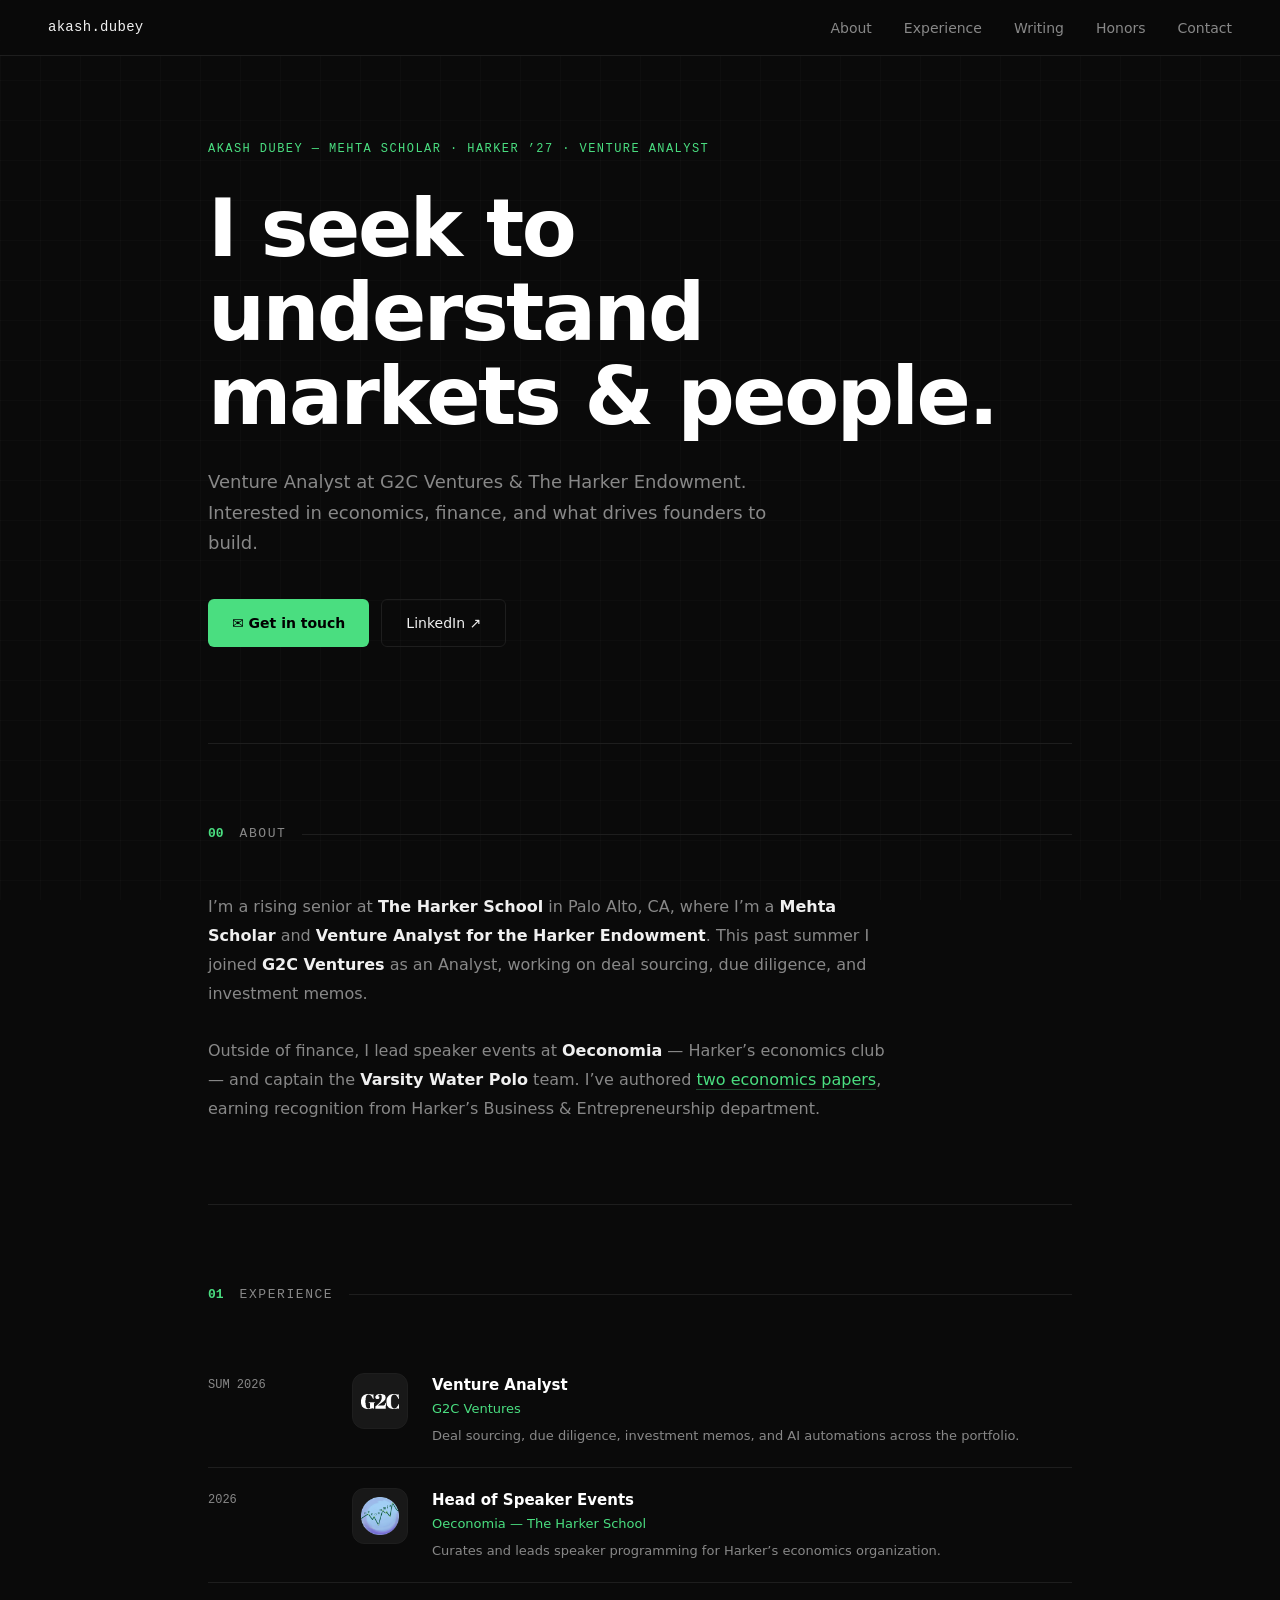
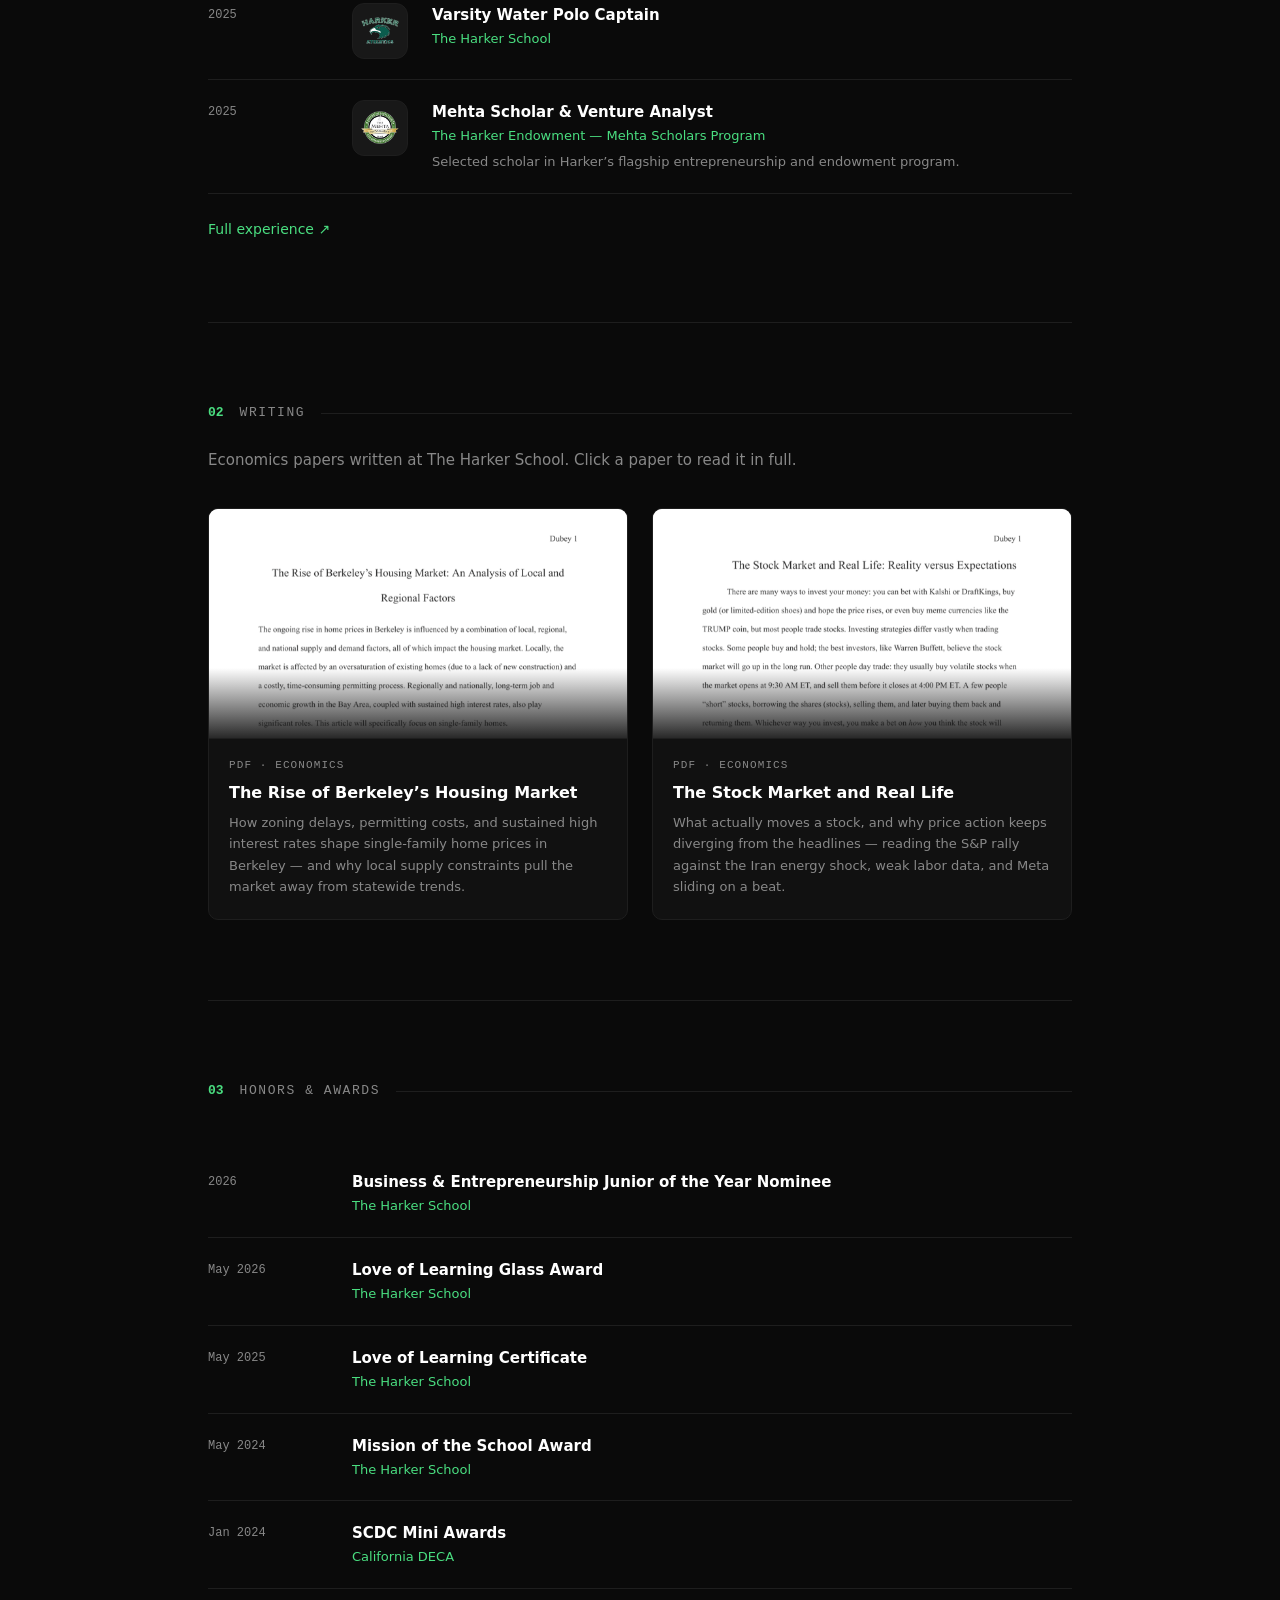
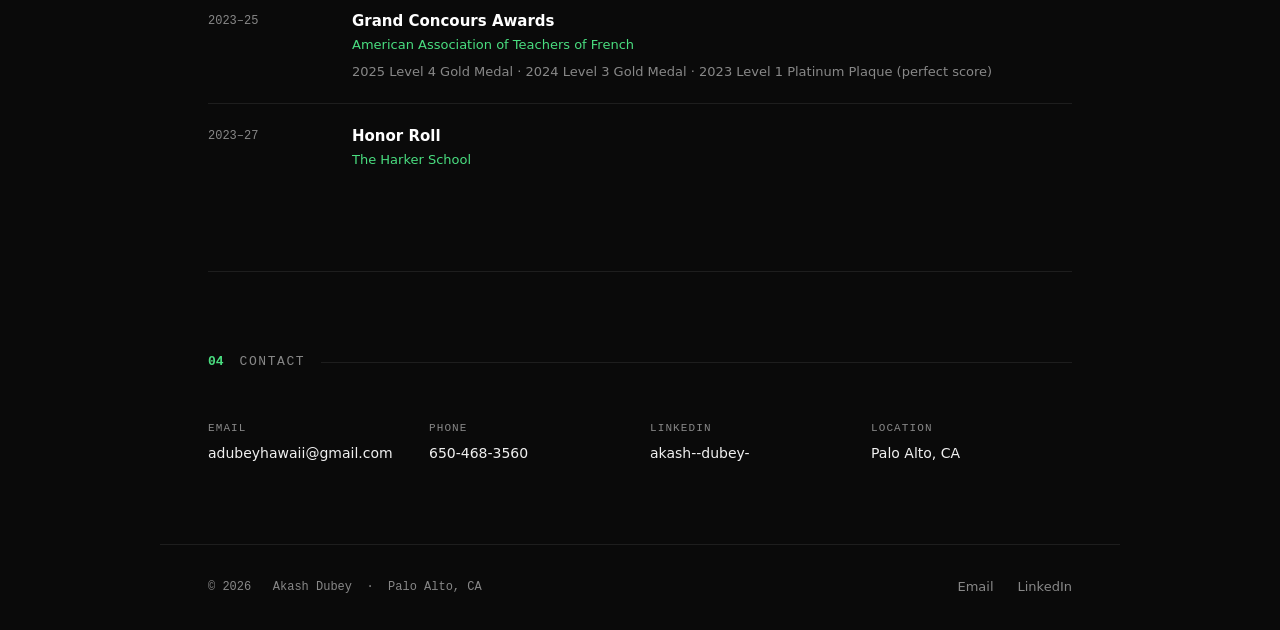
==== index.html @ d3e544bf "Add org logos to Experience; Grand Concours medal subtitle - 56px logo tiles on dark, third grid col" ====
<!DOCTYPE html>
<html lang="en">
<head>
<meta charset="UTF-8">
<meta name="viewport" content="width=device-width, initial-scale=1.0">
<title>Akash Dubey</title>
<style>
  *, *::before, *::after { box-sizing: border-box; margin: 0; padding: 0; }

  :root {
    --bg: #0a0a0a;
    --surface: #111111;
    --border: #1e1e1e;
    --text: #f0f0f0;
    --muted: #888888;
    --green: #4ade80;
    --green-dim: #22c55e;
    --white: #ffffff;
  }

  html { scroll-behavior: smooth; }

  body {
    background-color: var(--bg);
    color: var(--text);
    font-family: -apple-system, BlinkMacSystemFont, 'Segoe UI', system-ui, sans-serif;
    font-size: 16px;
    line-height: 1.6;
    overflow-x: hidden;
  }

  /* Grid background */
  body::before {
    content: '';
    position: fixed;
    inset: 0;
    background-image:
      linear-gradient(rgba(255,255,255,0.02) 1px, transparent 1px),
      linear-gradient(90deg, rgba(255,255,255,0.02) 1px, transparent 1px);
    background-size: 40px 40px;
    pointer-events: none;
    z-index: 0;
  }

  /* NAV */
  nav {
    position: fixed;
    top: 0; left: 0; right: 0;
    z-index: 100;
    background: rgba(10,10,10,0.85);
    backdrop-filter: blur(12px);
    -webkit-backdrop-filter: blur(12px);
    border-bottom: 1px solid var(--border);
    padding: 0 48px;
    height: 56px;
    display: flex;
    align-items: center;
    justify-content: space-between;
  }

  .nav-logo {
    font-family: 'Courier New', Courier, monospace;
    font-size: 14px;
    color: var(--text);
    text-decoration: none;
    letter-spacing: 0.02em;
  }

  .nav-links {
    display: flex;
    gap: 32px;
    list-style: none;
  }

  .nav-links a {
    font-size: 14px;
    color: var(--muted);
    text-decoration: none;
    transition: color 0.2s;
  }

  .nav-links a:hover { color: var(--green); }

  /* MAIN */
  main {
    position: relative;
    z-index: 1;
    max-width: 960px;
    margin: 0 auto;
    padding: 0 48px;
  }

  /* HERO */
  #hero {
    padding-top: 140px;
    padding-bottom: 96px;
  }

  .hero-label {
    font-family: 'Courier New', Courier, monospace;
    font-size: 12px;
    color: var(--green);
    letter-spacing: 0.12em;
    text-transform: uppercase;
    margin-bottom: 28px;
  }

  .hero-heading {
    font-size: clamp(48px, 8vw, 80px);
    font-weight: 800;
    line-height: 1.05;
    letter-spacing: -0.03em;
    color: var(--white);
    margin-bottom: 28px;
  }

  .hero-sub {
    font-size: 18px;
    color: var(--muted);
    line-height: 1.7;
    max-width: 600px;
    margin-bottom: 40px;
  }

  .hero-actions {
    display: flex;
    gap: 12px;
    flex-wrap: wrap;
  }

  .btn-primary {
    display: inline-flex;
    align-items: center;
    gap: 8px;
    background: var(--green);
    color: #000;
    font-size: 14px;
    font-weight: 600;
    padding: 12px 24px;
    border-radius: 6px;
    text-decoration: none;
    transition: background 0.2s, transform 0.15s;
  }

  .btn-primary:hover { background: var(--green-dim); transform: translateY(-1px); }

  .btn-outline {
    display: inline-flex;
    align-items: center;
    gap: 8px;
    background: transparent;
    color: var(--text);
    font-size: 14px;
    font-weight: 500;
    padding: 12px 24px;
    border-radius: 6px;
    border: 1px solid var(--border);
    text-decoration: none;
    transition: border-color 0.2s, color 0.2s, transform 0.15s;
  }

  .btn-outline:hover { border-color: var(--green); color: var(--green); transform: translateY(-1px); }

  /* SECTIONS */
  section {
    padding: 80px 0;
    border-top: 1px solid var(--border);
  }

  .section-header {
    display: flex;
    align-items: center;
    gap: 16px;
    margin-bottom: 48px;
  }

  .section-num {
    font-family: 'Courier New', Courier, monospace;
    font-size: 13px;
    color: var(--green);
    font-weight: 700;
  }

  .section-title {
    font-family: 'Courier New', Courier, monospace;
    font-size: 13px;
    color: var(--muted);
    letter-spacing: 0.12em;
    text-transform: uppercase;
  }

  .section-rule {
    flex: 1;
    height: 1px;
    background: var(--border);
  }

  /* ENTRY ROWS */
  .entry {
    display: grid;
    grid-template-columns: 120px 1fr;
    gap: 16px 24px;
    padding: 20px 0;
    border-bottom: 1px solid var(--border);
    align-items: start;
  }

  .entry:last-child { border-bottom: none; }

  .entry-date {
    font-family: 'Courier New', Courier, monospace;
    font-size: 12px;
    color: var(--muted);
    padding-top: 3px;
    white-space: nowrap;
  }

  .entry-content {}

  .entry-title {
    font-size: 15px;
    font-weight: 600;
    color: var(--white);
    margin-bottom: 2px;
  }

  .entry-org {
    font-size: 13px;
    color: var(--green);
  }

  .entry-desc {
    font-size: 13px;
    color: var(--muted);
    margin-top: 6px;
    line-height: 1.6;
  }

  /* Entries carrying an org logo get a third column for it */
  .entry--logo { grid-template-columns: 120px 56px 1fr; }

  .entry-logo {
    width: 56px;
    height: 56px;
    border: 1px solid var(--border);
    border-radius: 12px;
    background: #181818;
    display: flex;
    align-items: center;
    justify-content: center;
    padding: 8px;
    flex: 0 0 auto;
    transition: border-color 0.2s, background 0.2s;
  }

  .entry--logo:hover .entry-logo {
    border-color: #333;
    background: #1d1d1d;
  }

  .entry-logo img {
    max-width: 100%;
    max-height: 100%;
    display: block;
    object-fit: contain;
  }

  /* ABOUT */
  .about-text {
    font-size: 16px;
    color: var(--muted);
    line-height: 1.8;
    max-width: 680px;
  }

  .about-text strong {
    color: var(--text);
  }

  /* WRITING */
  .section-intro {
    font-size: 15px;
    color: var(--muted);
    margin-top: -24px;
    margin-bottom: 36px;
  }

  .inline-link {
    color: var(--green);
    text-decoration: none;
    border-bottom: 1px solid rgba(74,222,128,0.3);
    transition: border-color 0.2s;
  }

  .inline-link:hover { border-bottom-color: var(--green); }

  .paper-grid {
    display: grid;
    grid-template-columns: repeat(auto-fit, minmax(260px, 1fr));
    gap: 24px;
  }

  .paper-card {
    background: var(--surface);
    border: 1px solid var(--border);
    border-radius: 10px;
    overflow: hidden;
    cursor: pointer;
    transition: border-color 0.2s, transform 0.2s;
  }

  .paper-card:hover,
  .paper-card:focus-visible {
    border-color: var(--green);
    transform: translateY(-3px);
    outline: none;
  }

  .paper-thumb-wrap {
    position: relative;
    border-bottom: 1px solid var(--border);
    background: #fff;
    overflow: hidden;
    height: 230px;
  }

  .paper-thumb {
    width: 100%;
    height: 100%;
    display: block;
    object-fit: cover;
    object-position: top center;
    opacity: 0.82;
    transition: opacity 0.25s, transform 0.35s;
  }

  .paper-card:hover .paper-thumb,
  .paper-card:focus-visible .paper-thumb {
    opacity: 1;
    transform: scale(1.02);
  }

  /* fade the page bottom into the card */
  .paper-thumb-wrap::after {
    content: '';
    position: absolute;
    left: 0; right: 0; bottom: 0;
    height: 70px;
    background: linear-gradient(transparent, rgba(17,17,17,0.9));
    pointer-events: none;
  }

  .paper-open {
    position: absolute;
    bottom: 12px;
    left: 16px;
    z-index: 1;
    font-family: 'Courier New', Courier, monospace;
    font-size: 11px;
    letter-spacing: 0.1em;
    text-transform: uppercase;
    color: var(--green);
    opacity: 0;
    transform: translateY(4px);
    transition: opacity 0.25s, transform 0.25s;
  }

  .paper-card:hover .paper-open,
  .paper-card:focus-visible .paper-open { opacity: 1; transform: translateY(0); }

  .paper-body { padding: 18px 20px 22px; }

  .paper-meta {
    font-family: 'Courier New', Courier, monospace;
    font-size: 11px;
    letter-spacing: 0.1em;
    text-transform: uppercase;
    color: var(--muted);
    margin-bottom: 8px;
  }

  .paper-title {
    font-size: 16px;
    font-weight: 600;
    color: var(--white);
    line-height: 1.35;
    margin-bottom: 8px;
  }

  .paper-desc {
    font-size: 13px;
    color: var(--muted);
    line-height: 1.65;
  }

  /* PDF MODAL */
  .pdf-modal {
    position: fixed;
    inset: 0;
    z-index: 200;
    background: rgba(0,0,0,0.9);
    backdrop-filter: blur(10px);
    -webkit-backdrop-filter: blur(10px);
    display: none;
    flex-direction: column;
  }

  .pdf-modal.open { display: flex; }

  .pdf-bar {
    flex: 0 0 auto;
    display: flex;
    align-items: center;
    justify-content: space-between;
    gap: 16px;
    padding: 14px 24px;
    border-bottom: 1px solid var(--border);
  }

  .pdf-bar-title {
    font-size: 14px;
    font-weight: 600;
    color: var(--text);
    overflow: hidden;
    text-overflow: ellipsis;
    white-space: nowrap;
  }

  .pdf-bar-actions {
    display: flex;
    align-items: center;
    gap: 20px;
    flex: 0 0 auto;
  }

  .pdf-bar-link {
    font-size: 13px;
    color: var(--green);
    text-decoration: none;
  }

  .pdf-bar-link:hover { text-decoration: underline; }

  .pdf-close {
    background: none;
    border: none;
    color: var(--muted);
    font-size: 28px;
    line-height: 1;
    cursor: pointer;
    padding: 0 4px;
    transition: color 0.2s;
  }

  .pdf-close:hover { color: var(--text); }

  .pdf-stage {
    flex: 1 1 auto;
    min-height: 0;
    width: 100%;
    max-width: 1100px;
    margin: 0 auto;
    padding: 20px 24px 24px;
  }

  .pdf-frame {
    width: 100%;
    height: 100%;
    border: 1px solid var(--border);
    border-radius: 8px;
    background: #fff;
  }

  /* CONTACT */
  .contact-grid {
    display: grid;
    grid-template-columns: repeat(auto-fit, minmax(200px, 1fr));
    gap: 20px;
  }

  .contact-item {
    display: flex;
    flex-direction: column;
    gap: 4px;
  }

  .contact-label {
    font-family: 'Courier New', Courier, monospace;
    font-size: 11px;
    color: var(--muted);
    text-transform: uppercase;
    letter-spacing: 0.1em;
  }

  .contact-value {
    font-size: 14px;
    color: var(--text);
    text-decoration: none;
    transition: color 0.2s;
  }

  .contact-value:hover { color: var(--green); }

  /* FOOTER */
  footer {
    position: relative;
    z-index: 1;
    border-top: 1px solid var(--border);
    padding: 32px 48px;
    max-width: 960px;
    margin: 0 auto;
    display: flex;
    align-items: center;
    justify-content: space-between;
    flex-wrap: wrap;
    gap: 16px;
  }

  .footer-copy {
    font-family: 'Courier New', Courier, monospace;
    font-size: 12px;
    color: var(--muted);
  }

  .footer-links {
    display: flex;
    gap: 24px;
  }

  .footer-links a {
    font-size: 13px;
    color: var(--muted);
    text-decoration: none;
    transition: color 0.2s;
  }

  .footer-links a:hover { color: var(--green); }

  /* MOBILE */
  @media (max-width: 680px) {
    nav { padding: 0 20px; }
    main { padding: 0 20px; }
    footer { padding: 24px 20px; }

    .hero-heading { font-size: 42px; }
    .nav-links { gap: 20px; }

    .entry {
      grid-template-columns: 1fr;
      gap: 4px;
    }

    .entry-date { padding-top: 0; }

    /* logo pinned left, date + content stacked beside it */
    .entry--logo {
      grid-template-columns: 40px 1fr;
      gap: 4px 14px;
    }

    .entry--logo .entry-logo {
      width: 40px;
      height: 40px;
      padding: 6px;
      grid-row: 1 / span 2;
      grid-column: 1;
    }

    .entry--logo .entry-date,
    .entry--logo .entry-content { grid-column: 2; }

    .contact-grid { grid-template-columns: 1fr 1fr; }

    .paper-grid { grid-template-columns: 1fr; gap: 20px; }
    .paper-thumb-wrap { height: 200px; }
    .paper-open { opacity: 1; transform: none; }
    .section-intro { margin-top: -16px; }
  }
</style>
</head>
<body>

<!-- NAV -->
<nav>
  <a href="#hero" class="nav-logo">akash.dubey</a>
  <ul class="nav-links">
    <li><a href="#about">About</a></li>
    <li><a href="#currently">Experience</a></li>
    <li><a href="#writing">Writing</a></li>
    <li><a href="#honors">Honors</a></li>
    <li><a href="#contact">Contact</a></li>
  </ul>
</nav>

<!-- MAIN -->
<main>

  <!-- HERO -->
  <section id="hero" style="border-top: none;">
    <p class="hero-label">Akash Dubey &mdash; Mehta Scholar &middot; Harker &rsquo;27 &middot; Venture Analyst</p>
    <h1 class="hero-heading">I seek to understand<br>markets &amp; people.</h1>
    <p class="hero-sub">
      Venture Analyst at G2C Ventures &amp; The Harker Endowment. Interested in economics,
      finance, and what drives founders to build.
    </p>
    <div class="hero-actions">
      <a href="mailto:adubeyhawaii@gmail.com" class="btn-primary">
        ✉ Get in touch
      </a>
      <a href="https://www.linkedin.com/in/akash--dubey-/" target="_blank" rel="noopener" class="btn-outline">
        LinkedIn ↗
      </a>
    </div>
  </section>

  <!-- ABOUT -->
  <section id="about">
    <div class="section-header">
      <span class="section-num">00</span>
      <span class="section-title">About</span>
      <span class="section-rule"></span>
    </div>
    <p class="about-text">
      I&rsquo;m a rising senior at <strong>The Harker School</strong> in Palo Alto, CA, where I&rsquo;m
      a <strong>Mehta Scholar</strong> and <strong>Venture Analyst for the Harker Endowment</strong>.
      This past summer I joined <strong>G2C Ventures</strong> as an Analyst, working on deal sourcing,
      due diligence, and investment memos.
      <br><br>
      Outside of finance, I lead speaker events at <strong>Oeconomia</strong> &mdash;
      Harker&rsquo;s economics club &mdash; and captain the <strong>Varsity Water Polo</strong> team.
      I&rsquo;ve authored <a href="#writing" class="inline-link">two economics papers</a>, earning
      recognition from Harker&rsquo;s Business &amp; Entrepreneurship department.
    </p>
  </section>

  <!-- CURRENTLY / EXPERIENCE -->
  <section id="currently">
    <div class="section-header">
      <span class="section-num">01</span>
      <span class="section-title">Experience</span>
      <span class="section-rule"></span>
    </div>

    <div class="entry entry--logo">
      <span class="entry-date">SUM 2026</span>
      <span class="entry-logo"><img src="logos/g2c.png" alt="G2C Venture Partners" loading="lazy"></span>
      <div class="entry-content">
        <p class="entry-title">Venture Analyst</p>
        <p class="entry-org">G2C Ventures</p>
        <p class="entry-desc">Deal sourcing, due diligence, investment memos, and AI automations across the portfolio.</p>
      </div>
    </div>

    <div class="entry entry--logo">
      <span class="entry-date">2026</span>
      <span class="entry-logo"><img src="logos/oeconomia.png" alt="Oeconomia" loading="lazy"></span>
      <div class="entry-content">
        <p class="entry-title">Head of Speaker Events</p>
        <p class="entry-org">Oeconomia &mdash; The Harker School</p>
        <p class="entry-desc">Curates and leads speaker programming for Harker&rsquo;s economics organization.</p>
      </div>
    </div>

    <div class="entry entry--logo">
      <span class="entry-date">2025</span>
      <span class="entry-logo"><img src="logos/harker.png" alt="Harker Athletics" loading="lazy"></span>
      <div class="entry-content">
        <p class="entry-title">Varsity Water Polo Captain</p>
        <p class="entry-org">The Harker School</p>
      </div>
    </div>

    <div class="entry entry--logo">
      <span class="entry-date">2025</span>
      <span class="entry-logo"><img src="logos/mehta.png" alt="The Mehta Endowment" loading="lazy"></span>
      <div class="entry-content">
        <p class="entry-title">Mehta Scholar &amp; Venture Analyst</p>
        <p class="entry-org">The Harker Endowment &mdash; Mehta Scholars Program</p>
        <p class="entry-desc">Selected scholar in Harker&rsquo;s flagship entrepreneurship and endowment program.</p>
      </div>
    </div>

    <a href="https://www.linkedin.com/in/akash--dubey-/" target="_blank" rel="noopener"
       style="display:inline-flex;align-items:center;gap:6px;margin-top:24px;font-size:14px;color:var(--green);text-decoration:none;">
      Full experience ↗
    </a>
  </section>

  <!-- WRITING -->
  <section id="writing">
    <div class="section-header">
      <span class="section-num">02</span>
      <span class="section-title">Writing</span>
      <span class="section-rule"></span>
    </div>

    <p class="section-intro">
      Economics papers written at The Harker School. Click a paper to read it in full.
    </p>

    <div class="paper-grid">

      <article class="paper-card" data-pdf="papers/berkeley-housing-market.pdf"
               data-title="The Rise of Berkeley&rsquo;s Housing Market" tabindex="0" role="button"
               aria-label="Open paper: The Rise of Berkeley's Housing Market">
        <div class="paper-thumb-wrap">
          <img class="paper-thumb" src="papers/berkeley-housing-market.png"
               alt="First page of The Rise of Berkeley's Housing Market" loading="lazy">
          <span class="paper-open">Read paper</span>
        </div>
        <div class="paper-body">
          <p class="paper-meta">PDF &middot; Economics</p>
          <h3 class="paper-title">The Rise of Berkeley&rsquo;s Housing Market</h3>
          <p class="paper-desc">
            How zoning delays, permitting costs, and sustained high interest rates shape
            single-family home prices in Berkeley &mdash; and why local supply constraints
            pull the market away from statewide trends.
          </p>
        </div>
      </article>

      <article class="paper-card" data-pdf="papers/stock-market-vs-real-life.pdf"
               data-title="The Stock Market and Real Life: Reality versus Expectations"
               tabindex="0" role="button"
               aria-label="Open paper: The Stock Market and Real Life">
        <div class="paper-thumb-wrap">
          <img class="paper-thumb" src="papers/stock-market-vs-real-life.png"
               alt="First page of The Stock Market and Real Life" loading="lazy">
          <span class="paper-open">Read paper</span>
        </div>
        <div class="paper-body">
          <p class="paper-meta">PDF &middot; Economics</p>
          <h3 class="paper-title">The Stock Market and Real Life</h3>
          <p class="paper-desc">
            What actually moves a stock, and why price action keeps diverging from the
            headlines &mdash; reading the S&amp;P rally against the Iran energy shock,
            weak labor data, and Meta sliding on a beat.
          </p>
        </div>
      </article>

    </div>
  </section>

  <!-- HONORS -->
  <section id="honors">
    <div class="section-header">
      <span class="section-num">03</span>
      <span class="section-title">Honors &amp; Awards</span>
      <span class="section-rule"></span>
    </div>

    <div class="entry">
      <span class="entry-date">2026</span>
      <div class="entry-content">
        <p class="entry-title">Business &amp; Entrepreneurship Junior of the Year Nominee</p>
        <p class="entry-org">The Harker School</p>
      </div>
    </div>

    <div class="entry">
      <span class="entry-date">May 2026</span>
      <div class="entry-content">
        <p class="entry-title">Love of Learning Glass Award</p>
        <p class="entry-org">The Harker School</p>
      </div>
    </div>

    <div class="entry">
      <span class="entry-date">May 2025</span>
      <div class="entry-content">
        <p class="entry-title">Love of Learning Certificate</p>
        <p class="entry-org">The Harker School</p>
      </div>
    </div>

    <div class="entry">
      <span class="entry-date">May 2024</span>
      <div class="entry-content">
        <p class="entry-title">Mission of the School Award</p>
        <p class="entry-org">The Harker School</p>
      </div>
    </div>

    <div class="entry">
      <span class="entry-date">Jan 2024</span>
      <div class="entry-content">
        <p class="entry-title">SCDC Mini Awards</p>
        <p class="entry-org">California DECA</p>
      </div>
    </div>

    <div class="entry">
      <span class="entry-date">2023&ndash;25</span>
      <div class="entry-content">
        <p class="entry-title">Grand Concours Awards</p>
        <p class="entry-org">American Association of Teachers of French</p>
        <p class="entry-desc">2025 Level 4 Gold Medal &middot; 2024 Level 3 Gold Medal &middot; 2023 Level 1 Platinum Plaque (perfect score)</p>
      </div>
    </div>

    <div class="entry">
      <span class="entry-date">2023&ndash;27</span>
      <div class="entry-content">
        <p class="entry-title">Honor Roll</p>
        <p class="entry-org">The Harker School</p>
      </div>
    </div>
  </section>

  <!-- CONTACT -->
  <section id="contact">
    <div class="section-header">
      <span class="section-num">04</span>
      <span class="section-title">Contact</span>
      <span class="section-rule"></span>
    </div>

    <div class="contact-grid">
      <div class="contact-item">
        <span class="contact-label">Email</span>
        <a href="mailto:adubeyhawaii@gmail.com" class="contact-value">adubeyhawaii@gmail.com</a>
      </div>
      <div class="contact-item">
        <span class="contact-label">Phone</span>
        <a href="tel:6504683560" class="contact-value">650-468-3560</a>
      </div>
      <div class="contact-item">
        <span class="contact-label">LinkedIn</span>
        <a href="https://www.linkedin.com/in/akash--dubey-/" target="_blank" rel="noopener" class="contact-value">akash--dubey-</a>
      </div>
      <div class="contact-item">
        <span class="contact-label">Location</span>
        <span class="contact-value">Palo Alto, CA</span>
      </div>
    </div>
  </section>

</main>

<!-- FOOTER -->
<footer>
  <span class="footer-copy">&copy; 2026 &nbsp; Akash Dubey &nbsp;&middot;&nbsp; Palo Alto, CA</span>
  <div class="footer-links">
    <a href="mailto:adubeyhawaii@gmail.com">Email</a>
    <a href="https://www.linkedin.com/in/akash--dubey-/" target="_blank" rel="noopener">LinkedIn</a>
  </div>
</footer>

<!-- PDF VIEWER -->
<div class="pdf-modal" id="pdfModal" role="dialog" aria-modal="true" aria-labelledby="pdfModalTitle">
  <div class="pdf-bar">
    <span class="pdf-bar-title" id="pdfModalTitle"></span>
    <div class="pdf-bar-actions">
      <a class="pdf-bar-link" id="pdfDownload" href="#" target="_blank" rel="noopener">Open in new tab ↗</a>
      <button class="pdf-close" id="pdfClose" aria-label="Close paper">&times;</button>
    </div>
  </div>
  <div class="pdf-stage">
    <iframe class="pdf-frame" id="pdfFrame" title="Paper viewer"></iframe>
  </div>
</div>

<script>
(function () {
  var modal    = document.getElementById('pdfModal');
  var frame    = document.getElementById('pdfFrame');
  var titleEl  = document.getElementById('pdfModalTitle');
  var dlEl     = document.getElementById('pdfDownload');
  var closeBtn = document.getElementById('pdfClose');
  var lastFocus = null;

  // iOS/Android render PDFs poorly in an iframe — open natively instead.
  var isMobile = /iPad|iPhone|iPod|Android/i.test(navigator.userAgent) ||
                 (navigator.platform === 'MacIntel' && navigator.maxTouchPoints > 1);

  function openPaper(card) {
    var pdf = card.getAttribute('data-pdf');

    if (isMobile) {
      window.open(pdf, '_blank', 'noopener');
      return;
    }

    lastFocus = document.activeElement;
    titleEl.textContent = card.getAttribute('data-title');
    dlEl.href = pdf;
    // hide the thumbnail sidebar; leave zoom at the viewer default
    frame.src = pdf + '#navpanes=0';
    modal.classList.add('open');
    document.body.style.overflow = 'hidden';
    closeBtn.focus();
  }

  function closePaper() {
    modal.classList.remove('open');
    frame.src = 'about:blank';             // stop rendering / free memory
    document.body.style.overflow = '';
    if (lastFocus) lastFocus.focus();
  }

  document.querySelectorAll('.paper-card').forEach(function (card) {
    card.addEventListener('click', function () { openPaper(card); });
    card.addEventListener('keydown', function (e) {
      if (e.key === 'Enter' || e.key === ' ') { e.preventDefault(); openPaper(card); }
    });
  });

  closeBtn.addEventListener('click', closePaper);
  modal.addEventListener('click', function (e) { if (e.target === modal) closePaper(); });
  document.addEventListener('keydown', function (e) {
    if (e.key === 'Escape' && modal.classList.contains('open')) closePaper();
  });
})();
</script>

</body>
</html>
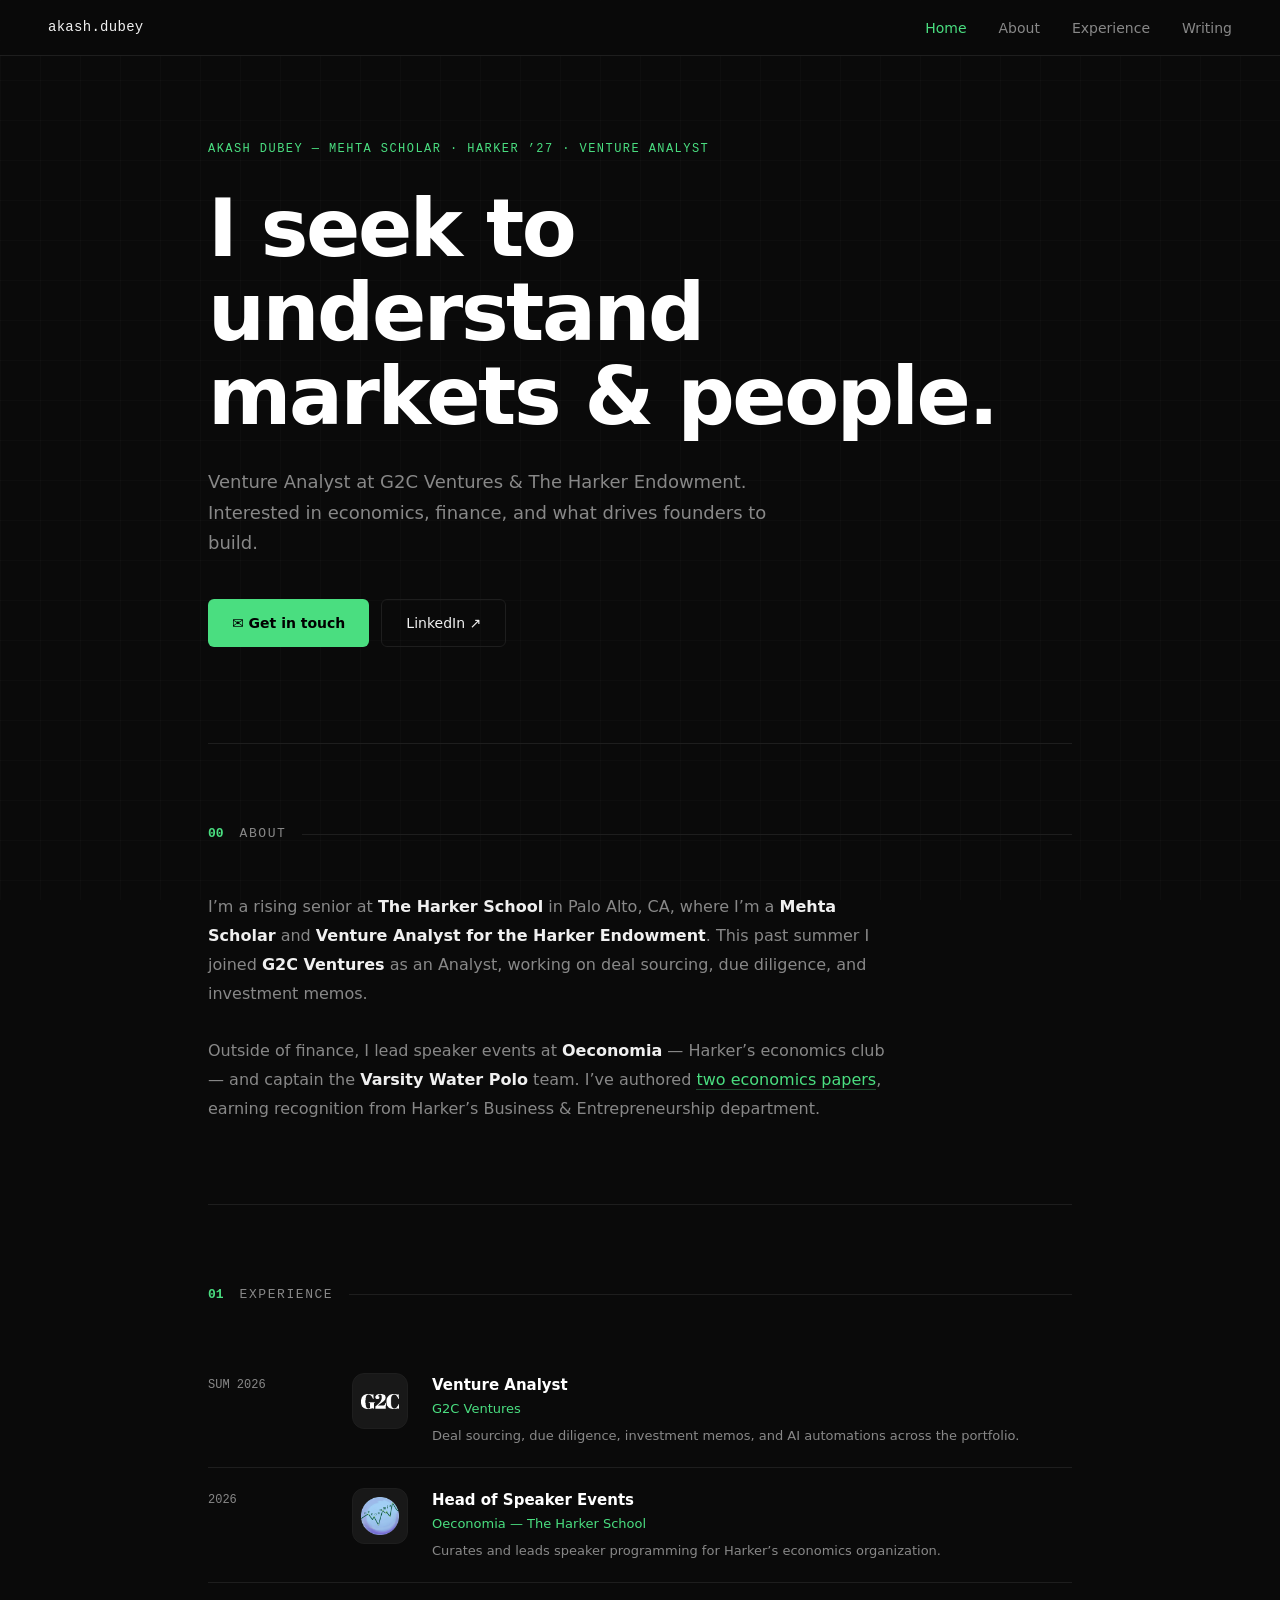
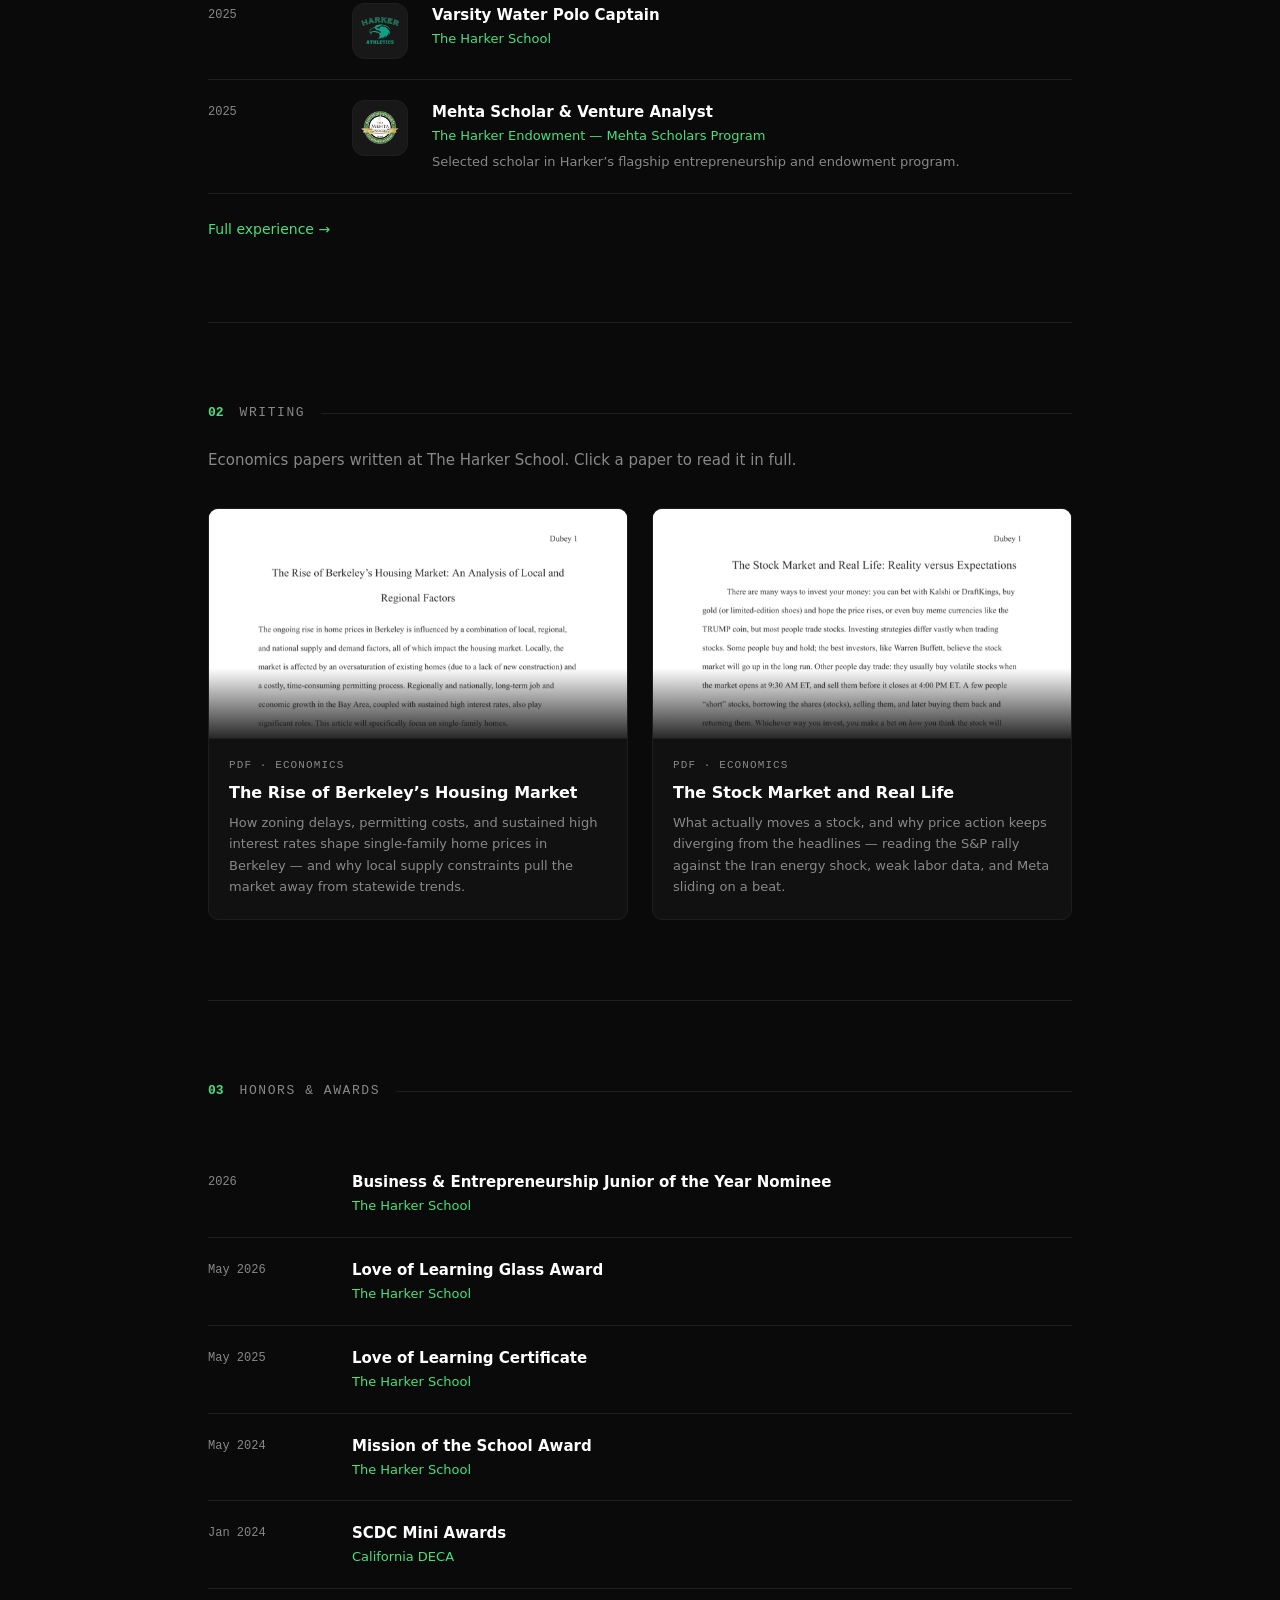
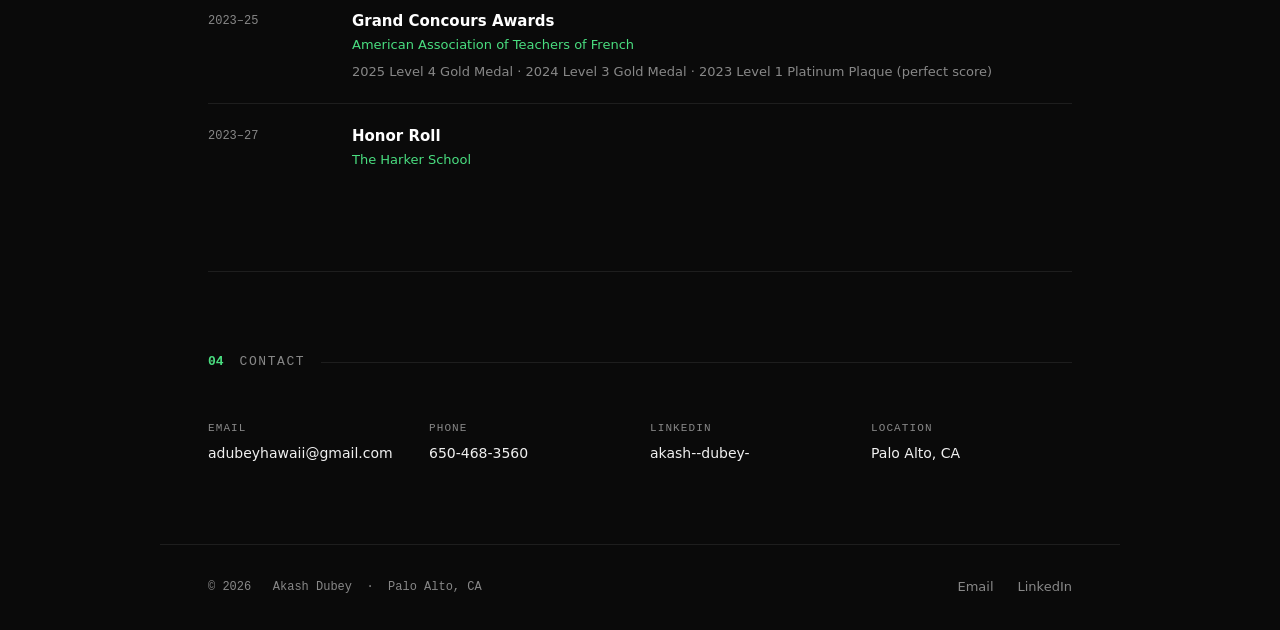
==== commit e2a7eb4b: "Add About, Experience and Writing pages Multi-page structure mirroring chungderson.github.io (minus " ====
--- a/index.html
+++ b/index.html
@@ -4,591 +4,18 @@
 <meta charset="UTF-8">
 <meta name="viewport" content="width=device-width, initial-scale=1.0">
 <title>Akash Dubey</title>
-<style>
-  *, *::before, *::after { box-sizing: border-box; margin: 0; padding: 0; }
-
-  :root {
-    --bg: #0a0a0a;
-    --surface: #111111;
-    --border: #1e1e1e;
-    --text: #f0f0f0;
-    --muted: #888888;
-    --green: #4ade80;
-    --green-dim: #22c55e;
-    --white: #ffffff;
-  }
-
-  html { scroll-behavior: smooth; }
-
-  body {
-    background-color: var(--bg);
-    color: var(--text);
-    font-family: -apple-system, BlinkMacSystemFont, 'Segoe UI', system-ui, sans-serif;
-    font-size: 16px;
-    line-height: 1.6;
-    overflow-x: hidden;
-  }
-
-  /* Grid background */
-  body::before {
-    content: '';
-    position: fixed;
-    inset: 0;
-    background-image:
-      linear-gradient(rgba(255,255,255,0.02) 1px, transparent 1px),
-      linear-gradient(90deg, rgba(255,255,255,0.02) 1px, transparent 1px);
-    background-size: 40px 40px;
-    pointer-events: none;
-    z-index: 0;
-  }
-
-  /* NAV */
-  nav {
-    position: fixed;
-    top: 0; left: 0; right: 0;
-    z-index: 100;
-    background: rgba(10,10,10,0.85);
-    backdrop-filter: blur(12px);
-    -webkit-backdrop-filter: blur(12px);
-    border-bottom: 1px solid var(--border);
-    padding: 0 48px;
-    height: 56px;
-    display: flex;
-    align-items: center;
-    justify-content: space-between;
-  }
-
-  .nav-logo {
-    font-family: 'Courier New', Courier, monospace;
-    font-size: 14px;
-    color: var(--text);
-    text-decoration: none;
-    letter-spacing: 0.02em;
-  }
-
-  .nav-links {
-    display: flex;
-    gap: 32px;
-    list-style: none;
-  }
-
-  .nav-links a {
-    font-size: 14px;
-    color: var(--muted);
-    text-decoration: none;
-    transition: color 0.2s;
-  }
-
-  .nav-links a:hover { color: var(--green); }
-
-  /* MAIN */
-  main {
-    position: relative;
-    z-index: 1;
-    max-width: 960px;
-    margin: 0 auto;
-    padding: 0 48px;
-  }
-
-  /* HERO */
-  #hero {
-    padding-top: 140px;
-    padding-bottom: 96px;
-  }
-
-  .hero-label {
-    font-family: 'Courier New', Courier, monospace;
-    font-size: 12px;
-    color: var(--green);
-    letter-spacing: 0.12em;
-    text-transform: uppercase;
-    margin-bottom: 28px;
-  }
-
-  .hero-heading {
-    font-size: clamp(48px, 8vw, 80px);
-    font-weight: 800;
-    line-height: 1.05;
-    letter-spacing: -0.03em;
-    color: var(--white);
-    margin-bottom: 28px;
-  }
-
-  .hero-sub {
-    font-size: 18px;
-    color: var(--muted);
-    line-height: 1.7;
-    max-width: 600px;
-    margin-bottom: 40px;
-  }
-
-  .hero-actions {
-    display: flex;
-    gap: 12px;
-    flex-wrap: wrap;
-  }
-
-  .btn-primary {
-    display: inline-flex;
-    align-items: center;
-    gap: 8px;
-    background: var(--green);
-    color: #000;
-    font-size: 14px;
-    font-weight: 600;
-    padding: 12px 24px;
-    border-radius: 6px;
-    text-decoration: none;
-    transition: background 0.2s, transform 0.15s;
-  }
-
-  .btn-primary:hover { background: var(--green-dim); transform: translateY(-1px); }
-
-  .btn-outline {
-    display: inline-flex;
-    align-items: center;
-    gap: 8px;
-    background: transparent;
-    color: var(--text);
-    font-size: 14px;
-    font-weight: 500;
-    padding: 12px 24px;
-    border-radius: 6px;
-    border: 1px solid var(--border);
-    text-decoration: none;
-    transition: border-color 0.2s, color 0.2s, transform 0.15s;
-  }
-
-  .btn-outline:hover { border-color: var(--green); color: var(--green); transform: translateY(-1px); }
-
-  /* SECTIONS */
-  section {
-    padding: 80px 0;
-    border-top: 1px solid var(--border);
-  }
-
-  .section-header {
-    display: flex;
-    align-items: center;
-    gap: 16px;
-    margin-bottom: 48px;
-  }
-
-  .section-num {
-    font-family: 'Courier New', Courier, monospace;
-    font-size: 13px;
-    color: var(--green);
-    font-weight: 700;
-  }
-
-  .section-title {
-    font-family: 'Courier New', Courier, monospace;
-    font-size: 13px;
-    color: var(--muted);
-    letter-spacing: 0.12em;
-    text-transform: uppercase;
-  }
-
-  .section-rule {
-    flex: 1;
-    height: 1px;
-    background: var(--border);
-  }
-
-  /* ENTRY ROWS */
-  .entry {
-    display: grid;
-    grid-template-columns: 120px 1fr;
-    gap: 16px 24px;
-    padding: 20px 0;
-    border-bottom: 1px solid var(--border);
-    align-items: start;
-  }
-
-  .entry:last-child { border-bottom: none; }
-
-  .entry-date {
-    font-family: 'Courier New', Courier, monospace;
-    font-size: 12px;
-    color: var(--muted);
-    padding-top: 3px;
-    white-space: nowrap;
-  }
-
-  .entry-content {}
-
-  .entry-title {
-    font-size: 15px;
-    font-weight: 600;
-    color: var(--white);
-    margin-bottom: 2px;
-  }
-
-  .entry-org {
-    font-size: 13px;
-    color: var(--green);
-  }
-
-  .entry-desc {
-    font-size: 13px;
-    color: var(--muted);
-    margin-top: 6px;
-    line-height: 1.6;
-  }
-
-  /* Entries carrying an org logo get a third column for it */
-  .entry--logo { grid-template-columns: 120px 56px 1fr; }
-
-  .entry-logo {
-    width: 56px;
-    height: 56px;
-    border: 1px solid var(--border);
-    border-radius: 12px;
-    background: #181818;
-    display: flex;
-    align-items: center;
-    justify-content: center;
-    padding: 8px;
-    flex: 0 0 auto;
-    transition: border-color 0.2s, background 0.2s;
-  }
-
-  .entry--logo:hover .entry-logo {
-    border-color: #333;
-    background: #1d1d1d;
-  }
-
-  .entry-logo img {
-    max-width: 100%;
-    max-height: 100%;
-    display: block;
-    object-fit: contain;
-  }
-
-  /* ABOUT */
-  .about-text {
-    font-size: 16px;
-    color: var(--muted);
-    line-height: 1.8;
-    max-width: 680px;
-  }
-
-  .about-text strong {
-    color: var(--text);
-  }
-
-  /* WRITING */
-  .section-intro {
-    font-size: 15px;
-    color: var(--muted);
-    margin-top: -24px;
-    margin-bottom: 36px;
-  }
-
-  .inline-link {
-    color: var(--green);
-    text-decoration: none;
-    border-bottom: 1px solid rgba(74,222,128,0.3);
-    transition: border-color 0.2s;
-  }
-
-  .inline-link:hover { border-bottom-color: var(--green); }
-
-  .paper-grid {
-    display: grid;
-    grid-template-columns: repeat(auto-fit, minmax(260px, 1fr));
-    gap: 24px;
-  }
-
-  .paper-card {
-    background: var(--surface);
-    border: 1px solid var(--border);
-    border-radius: 10px;
-    overflow: hidden;
-    cursor: pointer;
-    transition: border-color 0.2s, transform 0.2s;
-  }
-
-  .paper-card:hover,
-  .paper-card:focus-visible {
-    border-color: var(--green);
-    transform: translateY(-3px);
-    outline: none;
-  }
-
-  .paper-thumb-wrap {
-    position: relative;
-    border-bottom: 1px solid var(--border);
-    background: #fff;
-    overflow: hidden;
-    height: 230px;
-  }
-
-  .paper-thumb {
-    width: 100%;
-    height: 100%;
-    display: block;
-    object-fit: cover;
-    object-position: top center;
-    opacity: 0.82;
-    transition: opacity 0.25s, transform 0.35s;
-  }
-
-  .paper-card:hover .paper-thumb,
-  .paper-card:focus-visible .paper-thumb {
-    opacity: 1;
-    transform: scale(1.02);
-  }
-
-  /* fade the page bottom into the card */
-  .paper-thumb-wrap::after {
-    content: '';
-    position: absolute;
-    left: 0; right: 0; bottom: 0;
-    height: 70px;
-    background: linear-gradient(transparent, rgba(17,17,17,0.9));
-    pointer-events: none;
-  }
-
-  .paper-open {
-    position: absolute;
-    bottom: 12px;
-    left: 16px;
-    z-index: 1;
-    font-family: 'Courier New', Courier, monospace;
-    font-size: 11px;
-    letter-spacing: 0.1em;
-    text-transform: uppercase;
-    color: var(--green);
-    opacity: 0;
-    transform: translateY(4px);
-    transition: opacity 0.25s, transform 0.25s;
-  }
-
-  .paper-card:hover .paper-open,
-  .paper-card:focus-visible .paper-open { opacity: 1; transform: translateY(0); }
-
-  .paper-body { padding: 18px 20px 22px; }
-
-  .paper-meta {
-    font-family: 'Courier New', Courier, monospace;
-    font-size: 11px;
-    letter-spacing: 0.1em;
-    text-transform: uppercase;
-    color: var(--muted);
-    margin-bottom: 8px;
-  }
-
-  .paper-title {
-    font-size: 16px;
-    font-weight: 600;
-    color: var(--white);
-    line-height: 1.35;
-    margin-bottom: 8px;
-  }
-
-  .paper-desc {
-    font-size: 13px;
-    color: var(--muted);
-    line-height: 1.65;
-  }
-
-  /* PDF MODAL */
-  .pdf-modal {
-    position: fixed;
-    inset: 0;
-    z-index: 200;
-    background: rgba(0,0,0,0.9);
-    backdrop-filter: blur(10px);
-    -webkit-backdrop-filter: blur(10px);
-    display: none;
-    flex-direction: column;
-  }
-
-  .pdf-modal.open { display: flex; }
-
-  .pdf-bar {
-    flex: 0 0 auto;
-    display: flex;
-    align-items: center;
-    justify-content: space-between;
-    gap: 16px;
-    padding: 14px 24px;
-    border-bottom: 1px solid var(--border);
-  }
-
-  .pdf-bar-title {
-    font-size: 14px;
-    font-weight: 600;
-    color: var(--text);
-    overflow: hidden;
-    text-overflow: ellipsis;
-    white-space: nowrap;
-  }
-
-  .pdf-bar-actions {
-    display: flex;
-    align-items: center;
-    gap: 20px;
-    flex: 0 0 auto;
-  }
-
-  .pdf-bar-link {
-    font-size: 13px;
-    color: var(--green);
-    text-decoration: none;
-  }
-
-  .pdf-bar-link:hover { text-decoration: underline; }
-
-  .pdf-close {
-    background: none;
-    border: none;
-    color: var(--muted);
-    font-size: 28px;
-    line-height: 1;
-    cursor: pointer;
-    padding: 0 4px;
-    transition: color 0.2s;
-  }
-
-  .pdf-close:hover { color: var(--text); }
-
-  .pdf-stage {
-    flex: 1 1 auto;
-    min-height: 0;
-    width: 100%;
-    max-width: 1100px;
-    margin: 0 auto;
-    padding: 20px 24px 24px;
-  }
-
-  .pdf-frame {
-    width: 100%;
-    height: 100%;
-    border: 1px solid var(--border);
-    border-radius: 8px;
-    background: #fff;
-  }
-
-  /* CONTACT */
-  .contact-grid {
-    display: grid;
-    grid-template-columns: repeat(auto-fit, minmax(200px, 1fr));
-    gap: 20px;
-  }
-
-  .contact-item {
-    display: flex;
-    flex-direction: column;
-    gap: 4px;
-  }
-
-  .contact-label {
-    font-family: 'Courier New', Courier, monospace;
-    font-size: 11px;
-    color: var(--muted);
-    text-transform: uppercase;
-    letter-spacing: 0.1em;
-  }
-
-  .contact-value {
-    font-size: 14px;
-    color: var(--text);
-    text-decoration: none;
-    transition: color 0.2s;
-  }
-
-  .contact-value:hover { color: var(--green); }
-
-  /* FOOTER */
-  footer {
-    position: relative;
-    z-index: 1;
-    border-top: 1px solid var(--border);
-    padding: 32px 48px;
-    max-width: 960px;
-    margin: 0 auto;
-    display: flex;
-    align-items: center;
-    justify-content: space-between;
-    flex-wrap: wrap;
-    gap: 16px;
-  }
-
-  .footer-copy {
-    font-family: 'Courier New', Courier, monospace;
-    font-size: 12px;
-    color: var(--muted);
-  }
-
-  .footer-links {
-    display: flex;
-    gap: 24px;
-  }
-
-  .footer-links a {
-    font-size: 13px;
-    color: var(--muted);
-    text-decoration: none;
-    transition: color 0.2s;
-  }
-
-  .footer-links a:hover { color: var(--green); }
-
-  /* MOBILE */
-  @media (max-width: 680px) {
-    nav { padding: 0 20px; }
-    main { padding: 0 20px; }
-    footer { padding: 24px 20px; }
-
-    .hero-heading { font-size: 42px; }
-    .nav-links { gap: 20px; }
-
-    .entry {
-      grid-template-columns: 1fr;
-      gap: 4px;
-    }
-
-    .entry-date { padding-top: 0; }
-
-    /* logo pinned left, date + content stacked beside it */
-    .entry--logo {
-      grid-template-columns: 40px 1fr;
-      gap: 4px 14px;
-    }
-
-    .entry--logo .entry-logo {
-      width: 40px;
-      height: 40px;
-      padding: 6px;
-      grid-row: 1 / span 2;
-      grid-column: 1;
-    }
-
-    .entry--logo .entry-date,
-    .entry--logo .entry-content { grid-column: 2; }
-
-    .contact-grid { grid-template-columns: 1fr 1fr; }
-
-    .paper-grid { grid-template-columns: 1fr; gap: 20px; }
-    .paper-thumb-wrap { height: 200px; }
-    .paper-open { opacity: 1; transform: none; }
-    .section-intro { margin-top: -16px; }
-  }
-</style>
+<link rel="stylesheet" href="/styles.css">
 </head>
 <body>
 
 <!-- NAV -->
 <nav>
-  <a href="#hero" class="nav-logo">akash.dubey</a>
+  <a href="/" class="nav-logo">akash.dubey</a>
   <ul class="nav-links">
-    <li><a href="#about">About</a></li>
-    <li><a href="#currently">Experience</a></li>
-    <li><a href="#writing">Writing</a></li>
-    <li><a href="#honors">Honors</a></li>
-    <li><a href="#contact">Contact</a></li>
+    <li><a href="/" class="is-active">Home</a></li>
+    <li><a href="/about/">About</a></li>
+    <li><a href="/experience/">Experience</a></li>
+    <li><a href="/writing/">Writing</a></li>
   </ul>
 </nav>
 
@@ -628,7 +55,7 @@
       <br><br>
       Outside of finance, I lead speaker events at <strong>Oeconomia</strong> &mdash;
       Harker&rsquo;s economics club &mdash; and captain the <strong>Varsity Water Polo</strong> team.
-      I&rsquo;ve authored <a href="#writing" class="inline-link">two economics papers</a>, earning
+      I&rsquo;ve authored <a href="/writing/" class="inline-link">two economics papers</a>, earning
       recognition from Harker&rsquo;s Business &amp; Entrepreneurship department.
     </p>
   </section>
@@ -643,7 +70,7 @@
 
     <div class="entry entry--logo">
       <span class="entry-date">SUM 2026</span>
-      <span class="entry-logo"><img src="logos/g2c.png" alt="G2C Venture Partners" loading="lazy"></span>
+      <span class="entry-logo"><img src="/logos/g2c.png" alt="G2C Venture Partners" loading="lazy"></span>
       <div class="entry-content">
         <p class="entry-title">Venture Analyst</p>
         <p class="entry-org">G2C Ventures</p>
@@ -653,7 +80,7 @@
 
     <div class="entry entry--logo">
       <span class="entry-date">2026</span>
-      <span class="entry-logo"><img src="logos/oeconomia.png" alt="Oeconomia" loading="lazy"></span>
+      <span class="entry-logo"><img src="/logos/oeconomia.png" alt="Oeconomia" loading="lazy"></span>
       <div class="entry-content">
         <p class="entry-title">Head of Speaker Events</p>
         <p class="entry-org">Oeconomia &mdash; The Harker School</p>
@@ -663,7 +90,7 @@
 
     <div class="entry entry--logo">
       <span class="entry-date">2025</span>
-      <span class="entry-logo"><img src="logos/harker.png" alt="Harker Athletics" loading="lazy"></span>
+      <span class="entry-logo"><img src="/logos/harker.png" alt="Harker Athletics" loading="lazy"></span>
       <div class="entry-content">
         <p class="entry-title">Varsity Water Polo Captain</p>
         <p class="entry-org">The Harker School</p>
@@ -672,7 +99,7 @@
 
     <div class="entry entry--logo">
       <span class="entry-date">2025</span>
-      <span class="entry-logo"><img src="logos/mehta.png" alt="The Mehta Endowment" loading="lazy"></span>
+      <span class="entry-logo"><img src="/logos/mehta.png" alt="The Mehta Endowment" loading="lazy"></span>
       <div class="entry-content">
         <p class="entry-title">Mehta Scholar &amp; Venture Analyst</p>
         <p class="entry-org">The Harker Endowment &mdash; Mehta Scholars Program</p>
@@ -680,9 +107,9 @@
       </div>
     </div>
 
-    <a href="https://www.linkedin.com/in/akash--dubey-/" target="_blank" rel="noopener"
+    <a href="/experience/"
        style="display:inline-flex;align-items:center;gap:6px;margin-top:24px;font-size:14px;color:var(--green);text-decoration:none;">
-      Full experience ↗
+      Full experience →
     </a>
   </section>
 
@@ -700,11 +127,11 @@
 
     <div class="paper-grid">
 
-      <article class="paper-card" data-pdf="papers/berkeley-housing-market.pdf"
+      <article class="paper-card" data-pdf="/papers/berkeley-housing-market.pdf"
                data-title="The Rise of Berkeley&rsquo;s Housing Market" tabindex="0" role="button"
                aria-label="Open paper: The Rise of Berkeley's Housing Market">
         <div class="paper-thumb-wrap">
-          <img class="paper-thumb" src="papers/berkeley-housing-market.png"
+          <img class="paper-thumb" src="/papers/berkeley-housing-market.png"
                alt="First page of The Rise of Berkeley's Housing Market" loading="lazy">
           <span class="paper-open">Read paper</span>
         </div>
@@ -719,12 +146,12 @@
         </div>
       </article>
 
-      <article class="paper-card" data-pdf="papers/stock-market-vs-real-life.pdf"
+      <article class="paper-card" data-pdf="/papers/stock-market-vs-real-life.pdf"
                data-title="The Stock Market and Real Life: Reality versus Expectations"
                tabindex="0" role="button"
                aria-label="Open paper: The Stock Market and Real Life">
         <div class="paper-thumb-wrap">
-          <img class="paper-thumb" src="papers/stock-market-vs-real-life.png"
+          <img class="paper-thumb" src="/papers/stock-market-vs-real-life.png"
                alt="First page of The Stock Market and Real Life" loading="lazy">
           <span class="paper-open">Read paper</span>
         </div>
@@ -861,58 +288,7 @@
   </div>
 </div>
 
-<script>
-(function () {
-  var modal    = document.getElementById('pdfModal');
-  var frame    = document.getElementById('pdfFrame');
-  var titleEl  = document.getElementById('pdfModalTitle');
-  var dlEl     = document.getElementById('pdfDownload');
-  var closeBtn = document.getElementById('pdfClose');
-  var lastFocus = null;
-
-  // iOS/Android render PDFs poorly in an iframe — open natively instead.
-  var isMobile = /iPad|iPhone|iPod|Android/i.test(navigator.userAgent) ||
-                 (navigator.platform === 'MacIntel' && navigator.maxTouchPoints > 1);
-
-  function openPaper(card) {
-    var pdf = card.getAttribute('data-pdf');
-
-    if (isMobile) {
-      window.open(pdf, '_blank', 'noopener');
-      return;
-    }
-
-    lastFocus = document.activeElement;
-    titleEl.textContent = card.getAttribute('data-title');
-    dlEl.href = pdf;
-    // hide the thumbnail sidebar; leave zoom at the viewer default
-    frame.src = pdf + '#navpanes=0';
-    modal.classList.add('open');
-    document.body.style.overflow = 'hidden';
-    closeBtn.focus();
-  }
-
-  function closePaper() {
-    modal.classList.remove('open');
-    frame.src = 'about:blank';             // stop rendering / free memory
-    document.body.style.overflow = '';
-    if (lastFocus) lastFocus.focus();
-  }
-
-  document.querySelectorAll('.paper-card').forEach(function (card) {
-    card.addEventListener('click', function () { openPaper(card); });
-    card.addEventListener('keydown', function (e) {
-      if (e.key === 'Enter' || e.key === ' ') { e.preventDefault(); openPaper(card); }
-    });
-  });
-
-  closeBtn.addEventListener('click', closePaper);
-  modal.addEventListener('click', function (e) { if (e.target === modal) closePaper(); });
-  document.addEventListener('keydown', function (e) {
-    if (e.key === 'Escape' && modal.classList.contains('open')) closePaper();
-  });
-})();
-</script>
+<script src="/app.js"></script>
 
 </body>
 </html>
--- a/styles.css
+++ b/styles.css
@@ -0,0 +1,923 @@
+  *, *::before, *::after { box-sizing: border-box; margin: 0; padding: 0; }
+
+  :root {
+    --bg: #0a0a0a;
+    --surface: #111111;
+    --border: #1e1e1e;
+    --text: #f0f0f0;
+    --muted: #888888;
+    --green: #4ade80;
+    --green-dim: #22c55e;
+    --white: #ffffff;
+  }
+
+  html { scroll-behavior: smooth; }
+
+  body {
+    background-color: var(--bg);
+    color: var(--text);
+    font-family: -apple-system, BlinkMacSystemFont, 'Segoe UI', system-ui, sans-serif;
+    font-size: 16px;
+    line-height: 1.6;
+    overflow-x: hidden;
+  }
+
+  /* Grid background */
+  body::before {
+    content: '';
+    position: fixed;
+    inset: 0;
+    background-image:
+      linear-gradient(rgba(255,255,255,0.02) 1px, transparent 1px),
+      linear-gradient(90deg, rgba(255,255,255,0.02) 1px, transparent 1px);
+    background-size: 40px 40px;
+    pointer-events: none;
+    z-index: 0;
+  }
+
+  /* NAV */
+  nav {
+    position: fixed;
+    top: 0; left: 0; right: 0;
+    z-index: 100;
+    background: rgba(10,10,10,0.85);
+    backdrop-filter: blur(12px);
+    -webkit-backdrop-filter: blur(12px);
+    border-bottom: 1px solid var(--border);
+    padding: 0 48px;
+    height: 56px;
+    display: flex;
+    align-items: center;
+    justify-content: space-between;
+  }
+
+  .nav-logo {
+    font-family: 'Courier New', Courier, monospace;
+    font-size: 14px;
+    color: var(--text);
+    text-decoration: none;
+    letter-spacing: 0.02em;
+  }
+
+  .nav-links {
+    display: flex;
+    gap: 32px;
+    list-style: none;
+  }
+
+  .nav-links a {
+    font-size: 14px;
+    color: var(--muted);
+    text-decoration: none;
+    transition: color 0.2s;
+  }
+
+  .nav-links a:hover { color: var(--green); }
+
+  /* MAIN */
+  main {
+    position: relative;
+    z-index: 1;
+    max-width: 960px;
+    margin: 0 auto;
+    padding: 0 48px;
+  }
+
+  /* HERO */
+  #hero {
+    padding-top: 140px;
+    padding-bottom: 96px;
+  }
+
+  .hero-label {
+    font-family: 'Courier New', Courier, monospace;
+    font-size: 12px;
+    color: var(--green);
+    letter-spacing: 0.12em;
+    text-transform: uppercase;
+    margin-bottom: 28px;
+  }
+
+  .hero-heading {
+    font-size: clamp(48px, 8vw, 80px);
+    font-weight: 800;
+    line-height: 1.05;
+    letter-spacing: -0.03em;
+    color: var(--white);
+    margin-bottom: 28px;
+  }
+
+  .hero-sub {
+    font-size: 18px;
+    color: var(--muted);
+    line-height: 1.7;
+    max-width: 600px;
+    margin-bottom: 40px;
+  }
+
+  .hero-actions {
+    display: flex;
+    gap: 12px;
+    flex-wrap: wrap;
+  }
+
+  .btn-primary {
+    display: inline-flex;
+    align-items: center;
+    gap: 8px;
+    background: var(--green);
+    color: #000;
+    font-size: 14px;
+    font-weight: 600;
+    padding: 12px 24px;
+    border-radius: 6px;
+    text-decoration: none;
+    transition: background 0.2s, transform 0.15s;
+  }
+
+  .btn-primary:hover { background: var(--green-dim); transform: translateY(-1px); }
+
+  .btn-outline {
+    display: inline-flex;
+    align-items: center;
+    gap: 8px;
+    background: transparent;
+    color: var(--text);
+    font-size: 14px;
+    font-weight: 500;
+    padding: 12px 24px;
+    border-radius: 6px;
+    border: 1px solid var(--border);
+    text-decoration: none;
+    transition: border-color 0.2s, color 0.2s, transform 0.15s;
+  }
+
+  .btn-outline:hover { border-color: var(--green); color: var(--green); transform: translateY(-1px); }
+
+  /* SECTIONS */
+  section {
+    padding: 80px 0;
+    border-top: 1px solid var(--border);
+  }
+
+  .section-header {
+    display: flex;
+    align-items: center;
+    gap: 16px;
+    margin-bottom: 48px;
+  }
+
+  .section-num {
+    font-family: 'Courier New', Courier, monospace;
+    font-size: 13px;
+    color: var(--green);
+    font-weight: 700;
+  }
+
+  .section-title {
+    font-family: 'Courier New', Courier, monospace;
+    font-size: 13px;
+    color: var(--muted);
+    letter-spacing: 0.12em;
+    text-transform: uppercase;
+  }
+
+  .section-rule {
+    flex: 1;
+    height: 1px;
+    background: var(--border);
+  }
+
+  /* ENTRY ROWS */
+  .entry {
+    display: grid;
+    grid-template-columns: 120px 1fr;
+    gap: 16px 24px;
+    padding: 20px 0;
+    border-bottom: 1px solid var(--border);
+    align-items: start;
+  }
+
+  .entry:last-child { border-bottom: none; }
+
+  .entry-date {
+    font-family: 'Courier New', Courier, monospace;
+    font-size: 12px;
+    color: var(--muted);
+    padding-top: 3px;
+    white-space: nowrap;
+  }
+
+  .entry-content {}
+
+  .entry-title {
+    font-size: 15px;
+    font-weight: 600;
+    color: var(--white);
+    margin-bottom: 2px;
+  }
+
+  .entry-org {
+    font-size: 13px;
+    color: var(--green);
+  }
+
+  .entry-desc {
+    font-size: 13px;
+    color: var(--muted);
+    margin-top: 6px;
+    line-height: 1.6;
+  }
+
+  /* Entries carrying an org logo get a third column for it */
+  .entry--logo { grid-template-columns: 120px 56px 1fr; }
+
+  .entry-logo {
+    width: 56px;
+    height: 56px;
+    border: 1px solid var(--border);
+    border-radius: 12px;
+    background: #181818;
+    display: flex;
+    align-items: center;
+    justify-content: center;
+    padding: 8px;
+    flex: 0 0 auto;
+    transition: border-color 0.2s, background 0.2s;
+  }
+
+  .entry--logo:hover .entry-logo {
+    border-color: #333;
+    background: #1d1d1d;
+  }
+
+  .entry-logo img {
+    max-width: 100%;
+    max-height: 100%;
+    display: block;
+    object-fit: contain;
+  }
+
+  /* ABOUT */
+  .about-text {
+    font-size: 16px;
+    color: var(--muted);
+    line-height: 1.8;
+    max-width: 680px;
+  }
+
+  .about-text strong {
+    color: var(--text);
+  }
+
+  /* WRITING */
+  .section-intro {
+    font-size: 15px;
+    color: var(--muted);
+    margin-top: -24px;
+    margin-bottom: 36px;
+  }
+
+  .inline-link {
+    color: var(--green);
+    text-decoration: none;
+    border-bottom: 1px solid rgba(74,222,128,0.3);
+    transition: border-color 0.2s;
+  }
+
+  .inline-link:hover { border-bottom-color: var(--green); }
+
+  .paper-grid {
+    display: grid;
+    grid-template-columns: repeat(auto-fit, minmax(260px, 1fr));
+    gap: 24px;
+  }
+
+  .paper-card {
+    background: var(--surface);
+    border: 1px solid var(--border);
+    border-radius: 10px;
+    overflow: hidden;
+    cursor: pointer;
+    transition: border-color 0.2s, transform 0.2s;
+  }
+
+  .paper-card:hover,
+  .paper-card:focus-visible {
+    border-color: var(--green);
+    transform: translateY(-3px);
+    outline: none;
+  }
+
+  .paper-thumb-wrap {
+    position: relative;
+    border-bottom: 1px solid var(--border);
+    background: #fff;
+    overflow: hidden;
+    height: 230px;
+  }
+
+  .paper-thumb {
+    width: 100%;
+    height: 100%;
+    display: block;
+    object-fit: cover;
+    object-position: top center;
+    opacity: 0.82;
+    transition: opacity 0.25s, transform 0.35s;
+  }
+
+  .paper-card:hover .paper-thumb,
+  .paper-card:focus-visible .paper-thumb {
+    opacity: 1;
+    transform: scale(1.02);
+  }
+
+  /* fade the page bottom into the card */
+  .paper-thumb-wrap::after {
+    content: '';
+    position: absolute;
+    left: 0; right: 0; bottom: 0;
+    height: 70px;
+    background: linear-gradient(transparent, rgba(17,17,17,0.9));
+    pointer-events: none;
+  }
+
+  .paper-open {
+    position: absolute;
+    bottom: 12px;
+    left: 16px;
+    z-index: 1;
+    font-family: 'Courier New', Courier, monospace;
+    font-size: 11px;
+    letter-spacing: 0.1em;
+    text-transform: uppercase;
+    color: var(--green);
+    opacity: 0;
+    transform: translateY(4px);
+    transition: opacity 0.25s, transform 0.25s;
+  }
+
+  .paper-card:hover .paper-open,
+  .paper-card:focus-visible .paper-open { opacity: 1; transform: translateY(0); }
+
+  .paper-body { padding: 18px 20px 22px; }
+
+  .paper-meta {
+    font-family: 'Courier New', Courier, monospace;
+    font-size: 11px;
+    letter-spacing: 0.1em;
+    text-transform: uppercase;
+    color: var(--muted);
+    margin-bottom: 8px;
+  }
+
+  .paper-title {
+    font-size: 16px;
+    font-weight: 600;
+    color: var(--white);
+    line-height: 1.35;
+    margin-bottom: 8px;
+  }
+
+  .paper-desc {
+    font-size: 13px;
+    color: var(--muted);
+    line-height: 1.65;
+  }
+
+  /* PDF MODAL */
+  .pdf-modal {
+    position: fixed;
+    inset: 0;
+    z-index: 200;
+    background: rgba(0,0,0,0.9);
+    backdrop-filter: blur(10px);
+    -webkit-backdrop-filter: blur(10px);
+    display: none;
+    flex-direction: column;
+  }
+
+  .pdf-modal.open { display: flex; }
+
+  .pdf-bar {
+    flex: 0 0 auto;
+    display: flex;
+    align-items: center;
+    justify-content: space-between;
+    gap: 16px;
+    padding: 14px 24px;
+    border-bottom: 1px solid var(--border);
+  }
+
+  .pdf-bar-title {
+    font-size: 14px;
+    font-weight: 600;
+    color: var(--text);
+    overflow: hidden;
+    text-overflow: ellipsis;
+    white-space: nowrap;
+  }
+
+  .pdf-bar-actions {
+    display: flex;
+    align-items: center;
+    gap: 20px;
+    flex: 0 0 auto;
+  }
+
+  .pdf-bar-link {
+    font-size: 13px;
+    color: var(--green);
+    text-decoration: none;
+  }
+
+  .pdf-bar-link:hover { text-decoration: underline; }
+
+  .pdf-close {
+    background: none;
+    border: none;
+    color: var(--muted);
+    font-size: 28px;
+    line-height: 1;
+    cursor: pointer;
+    padding: 0 4px;
+    transition: color 0.2s;
+  }
+
+  .pdf-close:hover { color: var(--text); }
+
+  .pdf-stage {
+    flex: 1 1 auto;
+    min-height: 0;
+    width: 100%;
+    max-width: 1100px;
+    margin: 0 auto;
+    padding: 20px 24px 24px;
+  }
+
+  .pdf-frame {
+    width: 100%;
+    height: 100%;
+    border: 1px solid var(--border);
+    border-radius: 8px;
+    background: #fff;
+  }
+
+  /* CONTACT */
+  .contact-grid {
+    display: grid;
+    grid-template-columns: repeat(auto-fit, minmax(200px, 1fr));
+    gap: 20px;
+  }
+
+  .contact-item {
+    display: flex;
+    flex-direction: column;
+    gap: 4px;
+  }
+
+  .contact-label {
+    font-family: 'Courier New', Courier, monospace;
+    font-size: 11px;
+    color: var(--muted);
+    text-transform: uppercase;
+    letter-spacing: 0.1em;
+  }
+
+  .contact-value {
+    font-size: 14px;
+    color: var(--text);
+    text-decoration: none;
+    transition: color 0.2s;
+  }
+
+  .contact-value:hover { color: var(--green); }
+
+  /* FOOTER */
+  footer {
+    position: relative;
+    z-index: 1;
+    border-top: 1px solid var(--border);
+    padding: 32px 48px;
+    max-width: 960px;
+    margin: 0 auto;
+    display: flex;
+    align-items: center;
+    justify-content: space-between;
+    flex-wrap: wrap;
+    gap: 16px;
+  }
+
+  .footer-copy {
+    font-family: 'Courier New', Courier, monospace;
+    font-size: 12px;
+    color: var(--muted);
+  }
+
+  .footer-links {
+    display: flex;
+    gap: 24px;
+  }
+
+  .footer-links a {
+    font-size: 13px;
+    color: var(--muted);
+    text-decoration: none;
+    transition: color 0.2s;
+  }
+
+  .footer-links a:hover { color: var(--green); }
+
+  /* MOBILE */
+  @media (max-width: 680px) {
+    nav { padding: 0 20px; }
+    main { padding: 0 20px; }
+    footer { padding: 24px 20px; }
+
+    .hero-heading { font-size: 42px; }
+    .nav-links { gap: 20px; }
+
+    .entry {
+      grid-template-columns: 1fr;
+      gap: 4px;
+    }
+
+    .entry-date { padding-top: 0; }
+
+    /* logo pinned left, date + content stacked beside it */
+    .entry--logo {
+      grid-template-columns: 40px 1fr;
+      gap: 4px 14px;
+    }
+
+    .entry--logo .entry-logo {
+      width: 40px;
+      height: 40px;
+      padding: 6px;
+      grid-row: 1 / span 2;
+      grid-column: 1;
+    }
+
+    .entry--logo .entry-date,
+    .entry--logo .entry-content { grid-column: 2; }
+
+    .contact-grid { grid-template-columns: 1fr 1fr; }
+
+    .paper-grid { grid-template-columns: 1fr; gap: 20px; }
+    .paper-thumb-wrap { height: 200px; }
+    .paper-open { opacity: 1; transform: none; }
+    .section-intro { margin-top: -16px; }
+  }
+
+/* ============================================================
+   SUBPAGES  (about / experience / writing)
+   ============================================================ */
+
+/* --- page header --- */
+.page-head {
+  padding-top: 140px;
+  padding-bottom: 64px;
+}
+
+.page-eyebrow {
+  font-family: 'Courier New', Courier, monospace;
+  font-size: 12px;
+  color: var(--green);
+  letter-spacing: 0.14em;
+  text-transform: uppercase;
+  margin-bottom: 20px;
+}
+
+.page-title {
+  font-size: clamp(36px, 5.5vw, 56px);
+  font-weight: 800;
+  line-height: 1.1;
+  letter-spacing: -0.02em;
+  color: var(--white);
+  margin-bottom: 20px;
+}
+
+.page-lede {
+  font-size: 18px;
+  color: var(--muted);
+  line-height: 1.7;
+  max-width: 640px;
+}
+
+.page-lede + .page-lede { margin-top: 16px; }
+.page-lede strong { color: var(--text); }
+
+/* --- nav active state --- */
+.nav-links a.is-active { color: var(--green); }
+
+/* --- 01 ACCOLADES --- */
+.sub-label {
+  font-family: 'Courier New', Courier, monospace;
+  font-size: 11px;
+  color: var(--muted);
+  letter-spacing: 0.14em;
+  text-transform: uppercase;
+  margin-bottom: 14px;
+}
+
+.stat-row {
+  display: flex;
+  align-items: baseline;
+  justify-content: space-between;
+  gap: 24px;
+  padding: 9px 0;
+}
+
+.stat-label { font-size: 15px; color: var(--text); }
+
+.stat-value {
+  font-family: 'Courier New', Courier, monospace;
+  font-size: 15px;
+  color: var(--white);
+  text-align: right;
+}
+
+.stat-sub {
+  display: block;
+  font-size: 12px;
+  color: var(--muted);
+  margin-top: 2px;
+}
+
+.stat-group + .sub-label { margin-top: 40px; }
+
+.award {
+  padding: 18px 0;
+  border-top: 1px solid var(--border);
+}
+
+.award-name { font-size: 15px; color: var(--white); margin-bottom: 4px; }
+
+.award-result {
+  font-family: 'Courier New', Courier, monospace;
+  font-size: 14px;
+  color: var(--green);
+  margin-bottom: 4px;
+}
+
+.award-detail { font-size: 13px; color: var(--muted); }
+
+/* --- 02 COURSEWORK --- */
+.course-group + .course-group { margin-top: 34px; }
+
+.course-group-title {
+  font-size: 15px;
+  font-weight: 600;
+  color: var(--white);
+  margin-bottom: 12px;
+}
+
+.course-row {
+  display: grid;
+  grid-template-columns: 110px 1fr;
+  gap: 16px;
+  padding: 6px 0;
+  align-items: baseline;
+}
+
+.course-code {
+  font-family: 'Courier New', Courier, monospace;
+  font-size: 13px;
+  color: #6a6a6a;
+}
+
+.course-name { font-size: 15px; color: var(--muted); }
+
+/* --- 03 SKILLS --- */
+.skill-group + .skill-group { margin-top: 28px; }
+
+.skill-group-title {
+  font-size: 15px;
+  font-weight: 600;
+  color: var(--white);
+  margin-bottom: 10px;
+}
+
+.skill-list {
+  font-size: 15px;
+  color: var(--muted);
+  line-height: 1.9;
+}
+
+.skill-list .sep { color: #444; margin: 0 8px; }
+
+/* --- 04 INTERESTS --- */
+.interest {
+  display: flex;
+  align-items: baseline;
+  gap: 14px;
+  padding: 9px 0;
+}
+
+.interest-mark {
+  color: var(--green);
+  font-size: 13px;
+  line-height: 1.6;
+  flex: 0 0 auto;
+}
+
+.interest-name { font-size: 16px; color: var(--text); }
+
+.interest-note { font-size: 14px; color: var(--muted); }
+
+/* --- EXPERIENCE TIMELINE --- */
+.timeline {
+  position: relative;
+  padding-left: 30px;
+}
+
+.timeline::before {
+  content: '';
+  position: absolute;
+  left: 5px;
+  top: 8px;
+  bottom: 8px;
+  width: 1px;
+  background: var(--border);
+}
+
+.role { position: relative; padding-bottom: 44px; }
+
+.role:last-child { padding-bottom: 0; }
+
+/* dot */
+.role::before {
+  content: '';
+  position: absolute;
+  left: -30px;
+  top: 7px;
+  width: 11px;
+  height: 11px;
+  border-radius: 50%;
+  background: var(--bg);
+  border: 2px solid #3a3a3a;
+}
+
+.role--current::before {
+  background: var(--green);
+  border-color: var(--green);
+  box-shadow: 0 0 0 4px rgba(74,222,128,0.12);
+}
+
+/* nested sub-role: smaller dot + connector stub */
+.role--sub {
+  margin-left: 46px;
+  padding-bottom: 34px;
+}
+
+.role--sub::before {
+  left: -76px;
+  top: 8px;
+  width: 7px;
+  height: 7px;
+  border-width: 0;
+  background: #4a4a4a;
+  box-shadow: none;
+}
+
+.role--sub::after {
+  content: '';
+  position: absolute;
+  left: -69px;
+  top: 11px;
+  width: 30px;
+  height: 1px;
+  background: var(--border);
+}
+
+.role-head {
+  display: flex;
+  align-items: center;
+  gap: 12px;
+  flex-wrap: wrap;
+  margin-bottom: 4px;
+}
+
+.role-title {
+  font-size: 18px;
+  font-weight: 600;
+  color: var(--white);
+  line-height: 1.3;
+}
+
+.role--sub .role-title { font-size: 16px; }
+
+.role-pill {
+  font-family: 'Courier New', Courier, monospace;
+  font-size: 10px;
+  letter-spacing: 0.1em;
+  text-transform: uppercase;
+  color: var(--green);
+  border: 1px solid rgba(74,222,128,0.35);
+  background: rgba(74,222,128,0.08);
+  border-radius: 4px;
+  padding: 3px 7px;
+  white-space: nowrap;
+}
+
+.role-org {
+  font-size: 15px;
+  color: var(--green);
+  margin-bottom: 2px;
+}
+
+.role-meta { font-size: 14px; color: var(--muted); }
+
+.role-dates {
+  font-family: 'Courier New', Courier, monospace;
+  font-size: 12px;
+  color: #6a6a6a;
+  letter-spacing: 0.04em;
+  margin-top: 3px;
+}
+
+.role-body { margin-top: 12px; }
+
+.role-body p {
+  font-size: 14px;
+  color: var(--muted);
+  line-height: 1.7;
+}
+
+.role-body p + p { margin-top: 10px; }
+
+/* --- WRITING LIST --- */
+.post {
+  padding: 30px 0;
+  border-top: 1px solid var(--border);
+}
+
+.post:first-child { border-top: 1px solid var(--border); }
+
+.post-date {
+  font-family: 'Courier New', Courier, monospace;
+  font-size: 12px;
+  color: #6a6a6a;
+  letter-spacing: 0.08em;
+  text-transform: uppercase;
+  margin-bottom: 10px;
+}
+
+.post-title {
+  font-size: 21px;
+  font-weight: 600;
+  color: var(--white);
+  line-height: 1.3;
+  margin-bottom: 8px;
+  text-decoration: none;
+  display: inline-block;
+  transition: color 0.2s;
+}
+
+a.post-title:hover { color: var(--green); }
+
+.post-excerpt {
+  font-size: 15px;
+  color: var(--muted);
+  line-height: 1.7;
+  max-width: 720px;
+  margin-bottom: 10px;
+}
+
+.post-foot {
+  display: flex;
+  align-items: center;
+  gap: 14px;
+  font-family: 'Courier New', Courier, monospace;
+  font-size: 12px;
+  color: #6a6a6a;
+}
+
+.post-tag { color: var(--green); }
+
+/* --- placeholder marker (delete these as you fill in) --- */
+.todo {
+  color: #5a5a5a;
+  font-style: italic;
+}
+
+/* --- subpage mobile --- */
+@media (max-width: 680px) {
+  .page-head { padding-top: 110px; padding-bottom: 44px; }
+  .page-title { font-size: 32px; }
+  .page-lede { font-size: 16px; }
+
+  .course-row { grid-template-columns: 88px 1fr; gap: 12px; }
+
+  .timeline { padding-left: 24px; }
+  .timeline::before { left: 4px; }
+  .role::before { left: -24px; }
+
+  .role--sub { margin-left: 20px; }
+  .role--sub::before { left: -44px; }
+  .role--sub::after { left: -37px; width: 14px; }
+
+  .stat-row { gap: 16px; }
+  .post-title { font-size: 19px; }
+}
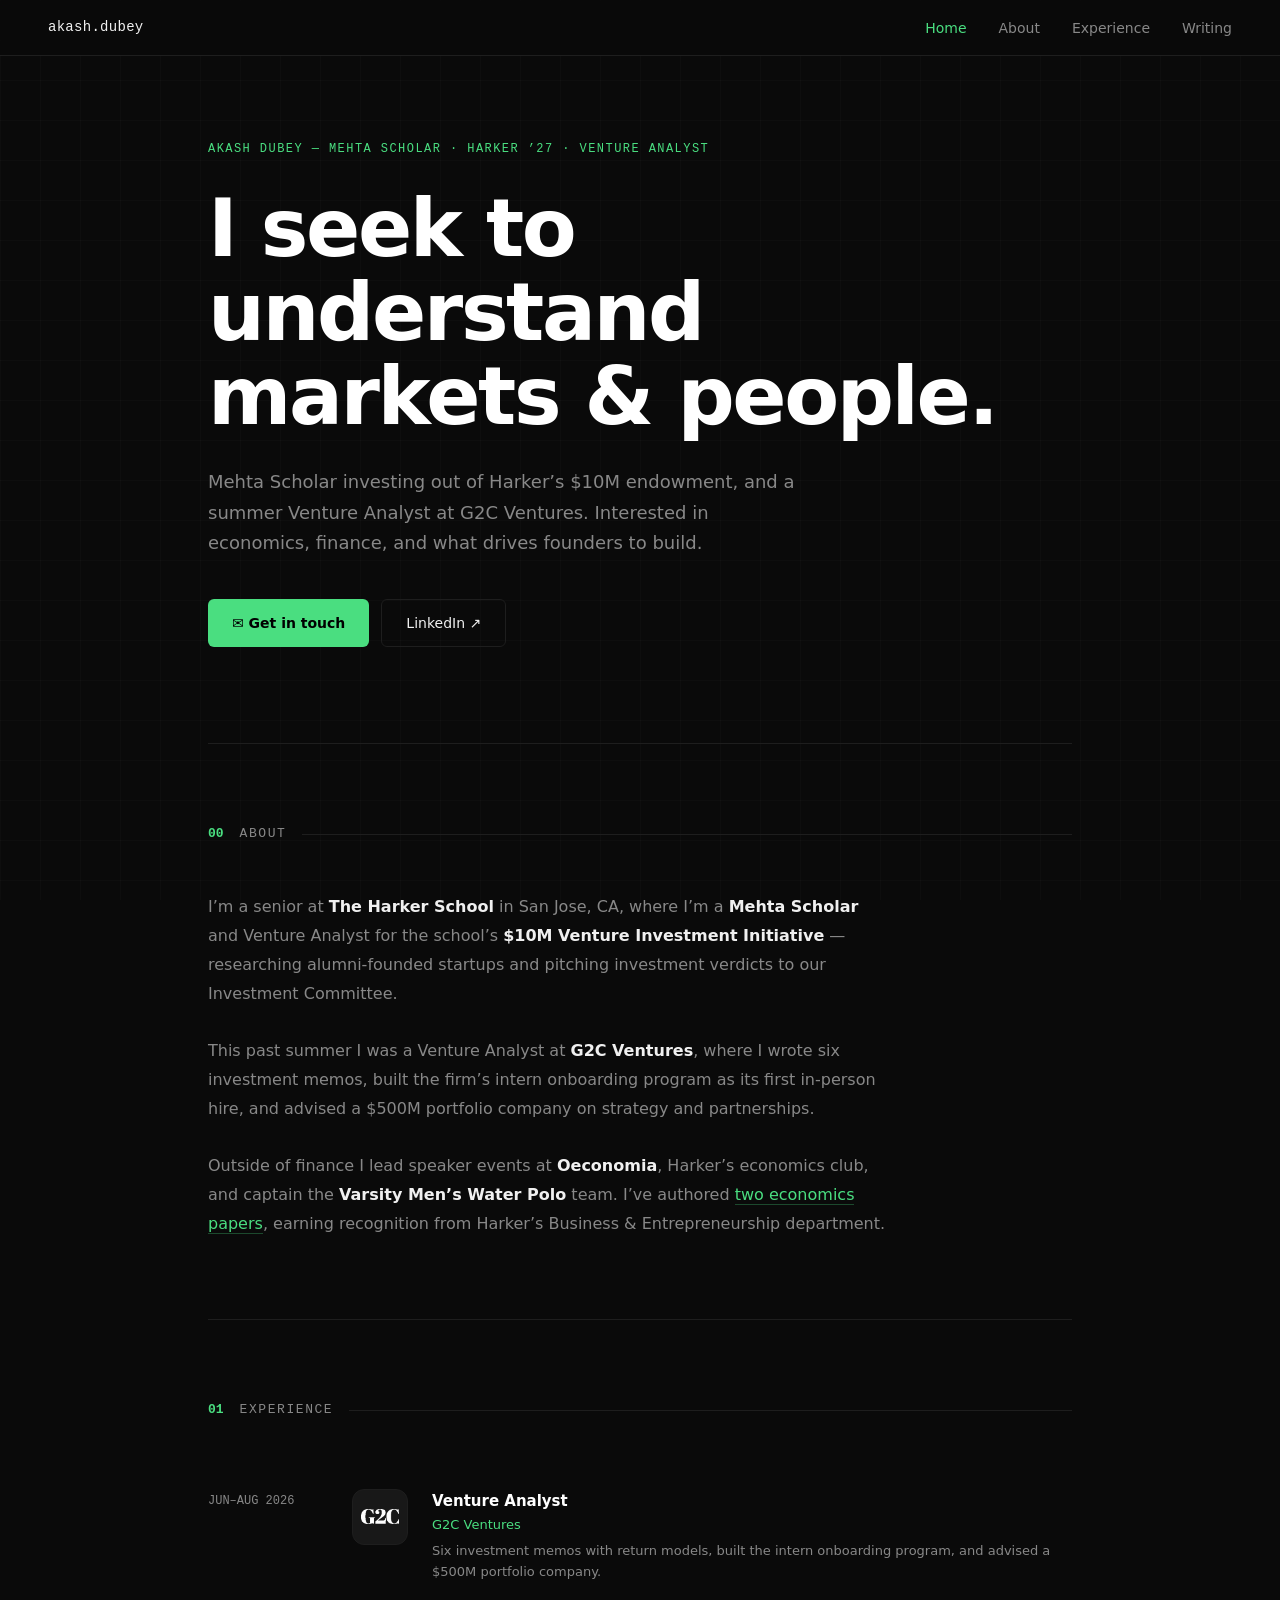
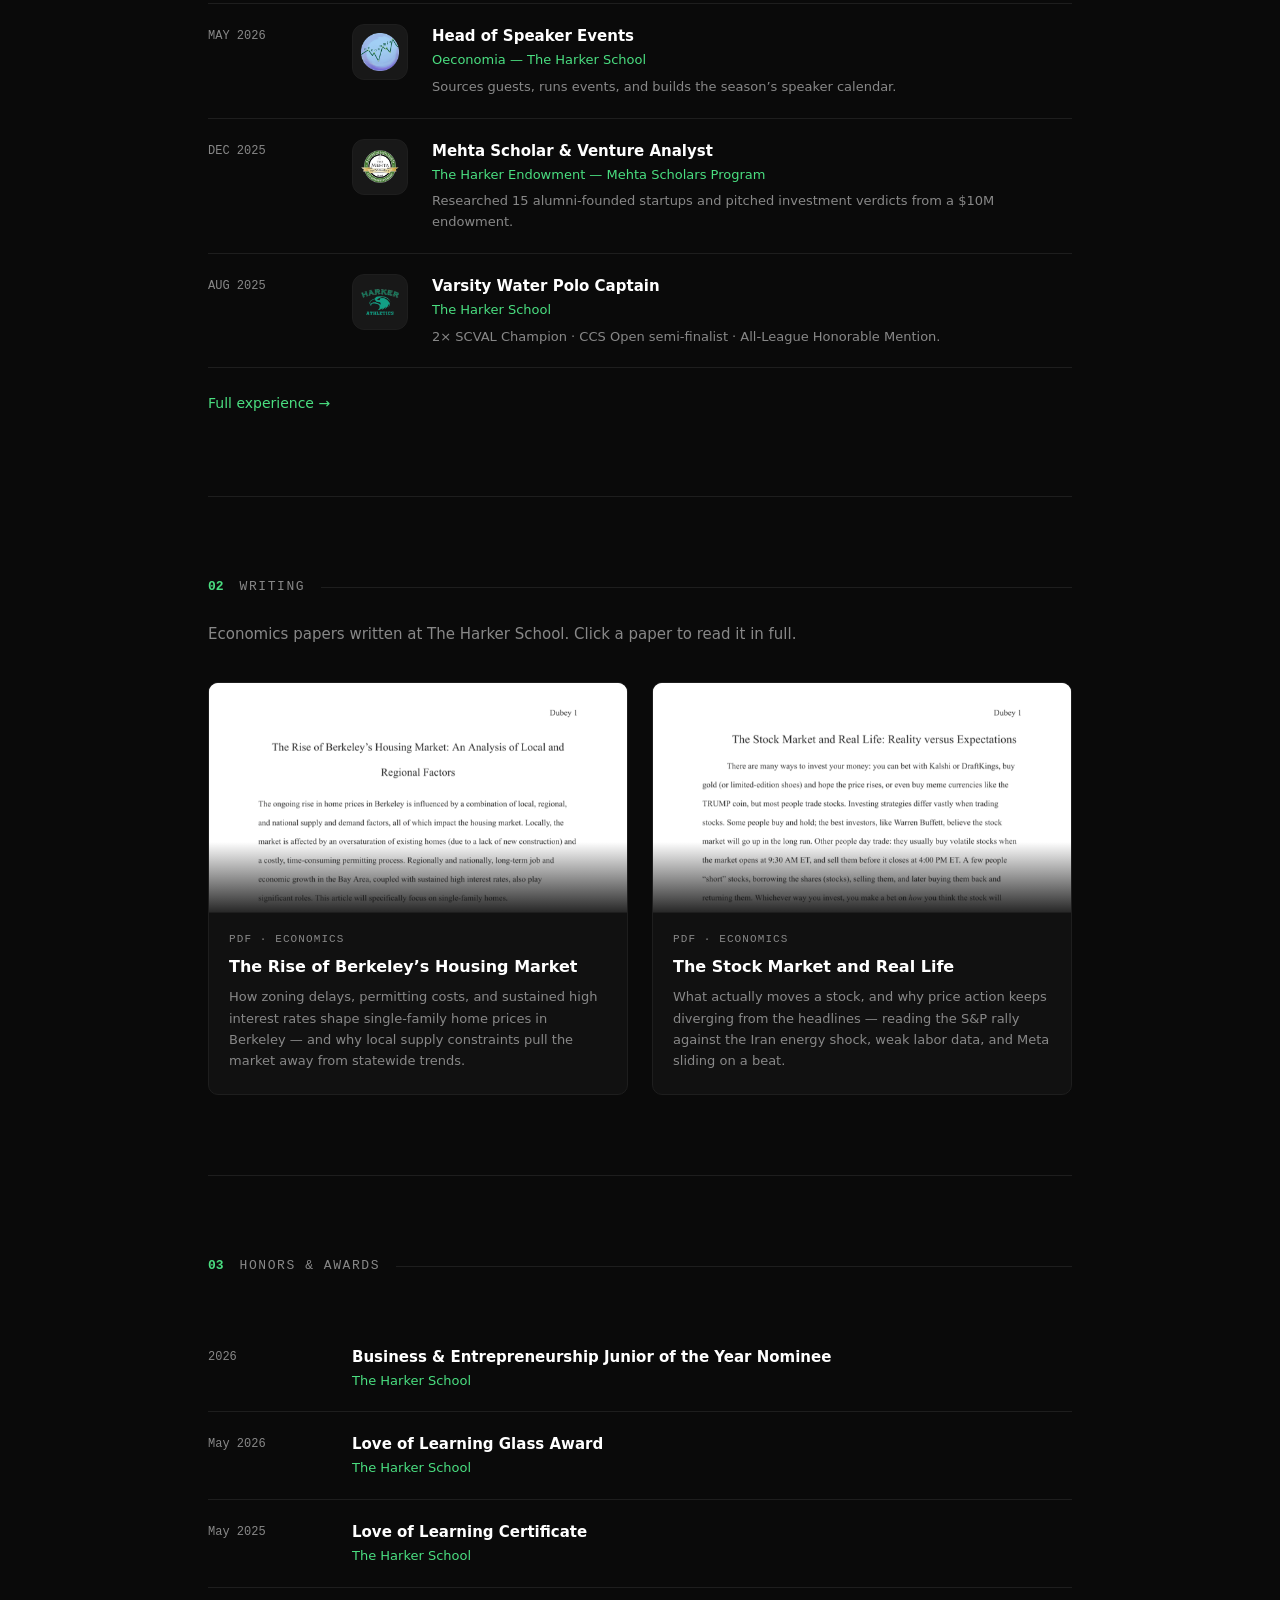
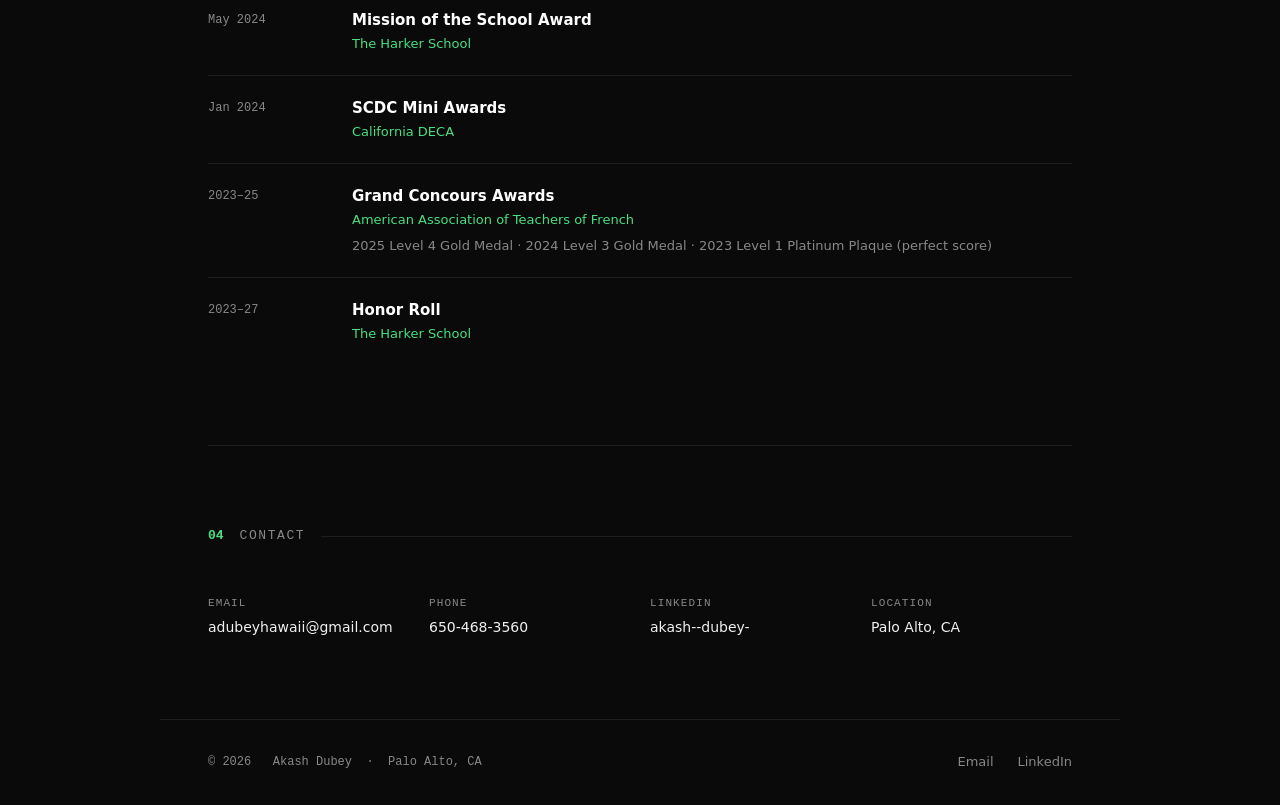
==== commit 8267a060: "Fill site with real content from resume + LinkedIn - About: real GPA/SAT, awards, coursework, skills" ====
--- a/index.html
+++ b/index.html
@@ -27,8 +27,8 @@
     <p class="hero-label">Akash Dubey &mdash; Mehta Scholar &middot; Harker &rsquo;27 &middot; Venture Analyst</p>
     <h1 class="hero-heading">I seek to understand<br>markets &amp; people.</h1>
     <p class="hero-sub">
-      Venture Analyst at G2C Ventures &amp; The Harker Endowment. Interested in economics,
-      finance, and what drives founders to build.
+      Mehta Scholar investing out of Harker&rsquo;s $10M endowment, and a summer Venture Analyst
+      at G2C Ventures. Interested in economics, finance, and what drives founders to build.
     </p>
     <div class="hero-actions">
       <a href="mailto:adubeyhawaii@gmail.com" class="btn-primary">
@@ -48,15 +48,19 @@
       <span class="section-rule"></span>
     </div>
     <p class="about-text">
-      I&rsquo;m a rising senior at <strong>The Harker School</strong> in Palo Alto, CA, where I&rsquo;m
-      a <strong>Mehta Scholar</strong> and <strong>Venture Analyst for the Harker Endowment</strong>.
-      This past summer I joined <strong>G2C Ventures</strong> as an Analyst, working on deal sourcing,
-      due diligence, and investment memos.
+      I&rsquo;m a senior at <strong>The Harker School</strong> in San Jose, CA, where I&rsquo;m a
+      <strong>Mehta Scholar</strong> and Venture Analyst for the school&rsquo;s <strong>$10M Venture
+      Investment Initiative</strong> &mdash; researching alumni-founded startups and pitching
+      investment verdicts to our Investment Committee.
       <br><br>
-      Outside of finance, I lead speaker events at <strong>Oeconomia</strong> &mdash;
-      Harker&rsquo;s economics club &mdash; and captain the <strong>Varsity Water Polo</strong> team.
-      I&rsquo;ve authored <a href="/writing/" class="inline-link">two economics papers</a>, earning
-      recognition from Harker&rsquo;s Business &amp; Entrepreneurship department.
+      This past summer I was a Venture Analyst at <strong>G2C Ventures</strong>, where I wrote six
+      investment memos, built the firm&rsquo;s intern onboarding program as its first in-person hire,
+      and advised a $500M portfolio company on strategy and partnerships.
+      <br><br>
+      Outside of finance I lead speaker events at <strong>Oeconomia</strong>, Harker&rsquo;s economics
+      club, and captain the <strong>Varsity Men&rsquo;s Water Polo</strong> team. I&rsquo;ve authored
+      <a href="/writing/" class="inline-link">two economics papers</a>, earning recognition from
+      Harker&rsquo;s Business &amp; Entrepreneurship department.
     </p>
   </section>
 
@@ -69,41 +73,42 @@
     </div>
 
     <div class="entry entry--logo">
-      <span class="entry-date">SUM 2026</span>
+      <span class="entry-date">JUN&ndash;AUG 2026</span>
       <span class="entry-logo"><img src="/logos/g2c.png" alt="G2C Venture Partners" loading="lazy"></span>
       <div class="entry-content">
         <p class="entry-title">Venture Analyst</p>
         <p class="entry-org">G2C Ventures</p>
-        <p class="entry-desc">Deal sourcing, due diligence, investment memos, and AI automations across the portfolio.</p>
-      </div>
-    </div>
-
-    <div class="entry entry--logo">
-      <span class="entry-date">2026</span>
+        <p class="entry-desc">Six investment memos with return models, built the intern onboarding program, and advised a $500M portfolio company.</p>
+      </div>
+    </div>
+
+    <div class="entry entry--logo">
+      <span class="entry-date">MAY 2026</span>
       <span class="entry-logo"><img src="/logos/oeconomia.png" alt="Oeconomia" loading="lazy"></span>
       <div class="entry-content">
         <p class="entry-title">Head of Speaker Events</p>
         <p class="entry-org">Oeconomia &mdash; The Harker School</p>
-        <p class="entry-desc">Curates and leads speaker programming for Harker&rsquo;s economics organization.</p>
-      </div>
-    </div>
-
-    <div class="entry entry--logo">
-      <span class="entry-date">2025</span>
-      <span class="entry-logo"><img src="/logos/harker.png" alt="Harker Athletics" loading="lazy"></span>
-      <div class="entry-content">
-        <p class="entry-title">Varsity Water Polo Captain</p>
-        <p class="entry-org">The Harker School</p>
-      </div>
-    </div>
-
-    <div class="entry entry--logo">
-      <span class="entry-date">2025</span>
+        <p class="entry-desc">Sources guests, runs events, and builds the season&rsquo;s speaker calendar.</p>
+      </div>
+    </div>
+
+    <div class="entry entry--logo">
+      <span class="entry-date">DEC 2025</span>
       <span class="entry-logo"><img src="/logos/mehta.png" alt="The Mehta Endowment" loading="lazy"></span>
       <div class="entry-content">
         <p class="entry-title">Mehta Scholar &amp; Venture Analyst</p>
         <p class="entry-org">The Harker Endowment &mdash; Mehta Scholars Program</p>
-        <p class="entry-desc">Selected scholar in Harker&rsquo;s flagship entrepreneurship and endowment program.</p>
+        <p class="entry-desc">Researched 15 alumni-founded startups and pitched investment verdicts from a $10M endowment.</p>
+      </div>
+    </div>
+
+    <div class="entry entry--logo">
+      <span class="entry-date">AUG 2025</span>
+      <span class="entry-logo"><img src="/logos/harker.png" alt="Harker Athletics" loading="lazy"></span>
+      <div class="entry-content">
+        <p class="entry-title">Varsity Water Polo Captain</p>
+        <p class="entry-org">The Harker School</p>
+        <p class="entry-desc">2&times; SCVAL Champion &middot; CCS Open semi-finalist &middot; All-League Honorable Mention.</p>
       </div>
     </div>
 
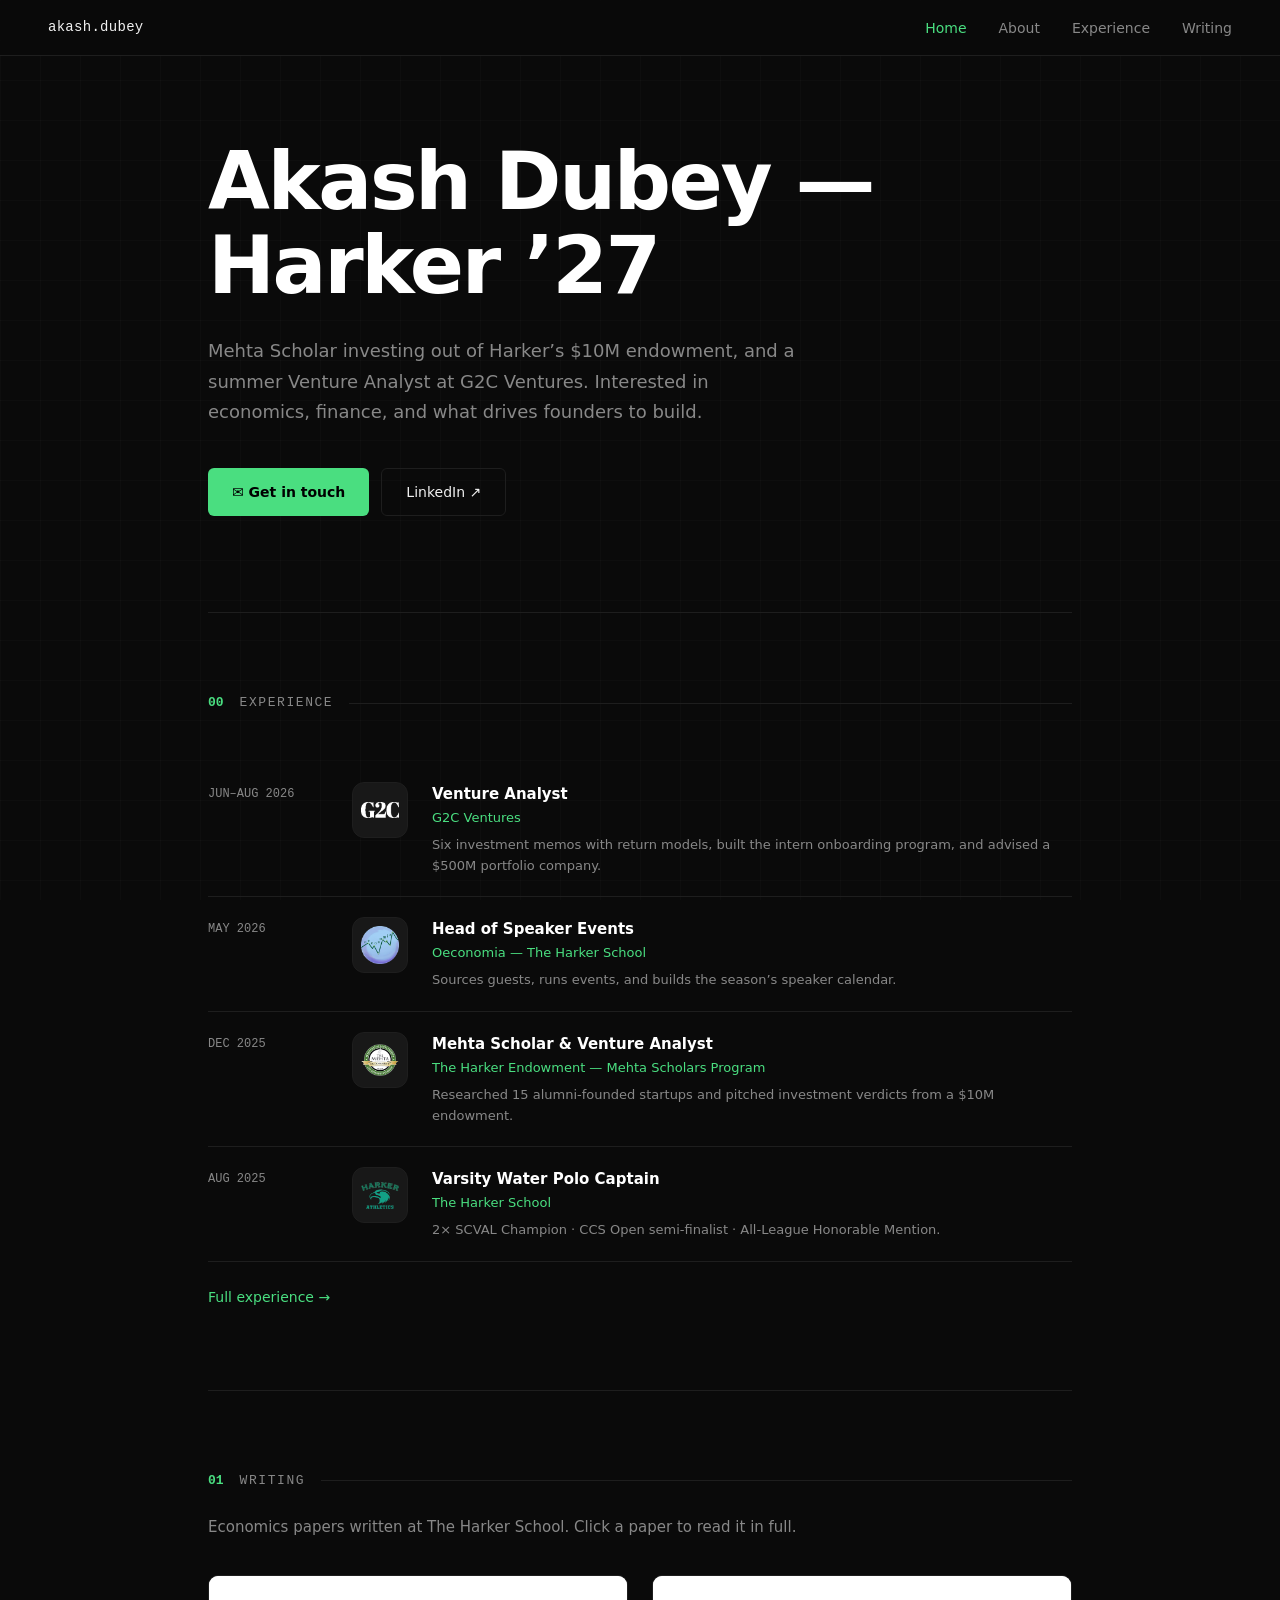
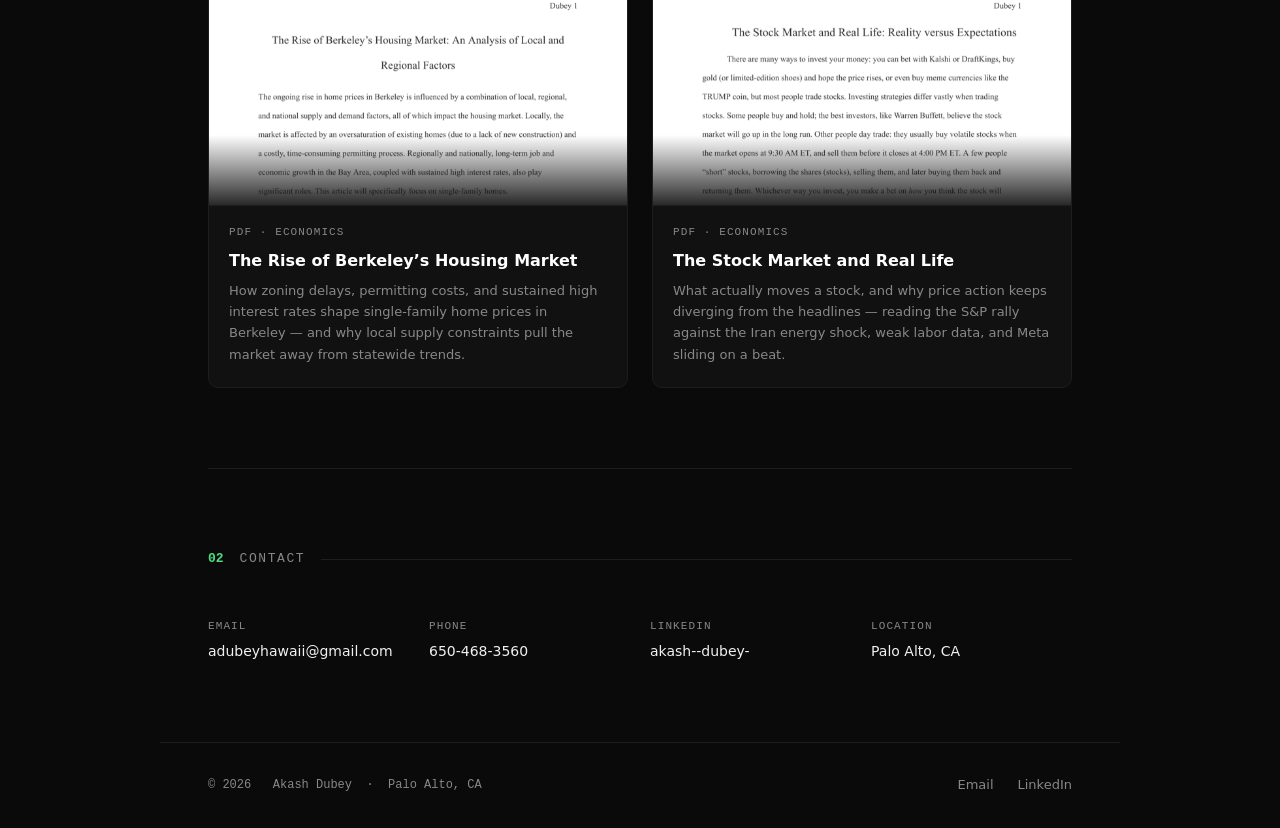
==== commit 7d8c4950: "Timeline dots, ordering, and a leaner home page - Green dot on every top-level role (was current-onl" ====
--- a/index.html
+++ b/index.html
@@ -24,8 +24,7 @@
 
   <!-- HERO -->
   <section id="hero" style="border-top: none;">
-    <p class="hero-label">Akash Dubey &mdash; Mehta Scholar &middot; Harker &rsquo;27 &middot; Venture Analyst</p>
-    <h1 class="hero-heading">I seek to understand<br>markets &amp; people.</h1>
+    <h1 class="hero-heading">Akash Dubey &mdash; Harker &rsquo;27</h1>
     <p class="hero-sub">
       Mehta Scholar investing out of Harker&rsquo;s $10M endowment, and a summer Venture Analyst
       at G2C Ventures. Interested in economics, finance, and what drives founders to build.
@@ -40,34 +39,11 @@
     </div>
   </section>
 
-  <!-- ABOUT -->
-  <section id="about">
-    <div class="section-header">
-      <span class="section-num">00</span>
-      <span class="section-title">About</span>
-      <span class="section-rule"></span>
-    </div>
-    <p class="about-text">
-      I&rsquo;m a senior at <strong>The Harker School</strong> in San Jose, CA, where I&rsquo;m a
-      <strong>Mehta Scholar</strong> and Venture Analyst for the school&rsquo;s <strong>$10M Venture
-      Investment Initiative</strong> &mdash; researching alumni-founded startups and pitching
-      investment verdicts to our Investment Committee.
-      <br><br>
-      This past summer I was a Venture Analyst at <strong>G2C Ventures</strong>, where I wrote six
-      investment memos, built the firm&rsquo;s intern onboarding program as its first in-person hire,
-      and advised a $500M portfolio company on strategy and partnerships.
-      <br><br>
-      Outside of finance I lead speaker events at <strong>Oeconomia</strong>, Harker&rsquo;s economics
-      club, and captain the <strong>Varsity Men&rsquo;s Water Polo</strong> team. I&rsquo;ve authored
-      <a href="/writing/" class="inline-link">two economics papers</a>, earning recognition from
-      Harker&rsquo;s Business &amp; Entrepreneurship department.
-    </p>
-  </section>
 
   <!-- CURRENTLY / EXPERIENCE -->
   <section id="currently">
     <div class="section-header">
-      <span class="section-num">01</span>
+      <span class="section-num">00</span>
       <span class="section-title">Experience</span>
       <span class="section-rule"></span>
     </div>
@@ -121,7 +97,7 @@
   <!-- WRITING -->
   <section id="writing">
     <div class="section-header">
-      <span class="section-num">02</span>
+      <span class="section-num">01</span>
       <span class="section-title">Writing</span>
       <span class="section-rule"></span>
     </div>
@@ -174,76 +150,11 @@
     </div>
   </section>
 
-  <!-- HONORS -->
-  <section id="honors">
-    <div class="section-header">
-      <span class="section-num">03</span>
-      <span class="section-title">Honors &amp; Awards</span>
-      <span class="section-rule"></span>
-    </div>
-
-    <div class="entry">
-      <span class="entry-date">2026</span>
-      <div class="entry-content">
-        <p class="entry-title">Business &amp; Entrepreneurship Junior of the Year Nominee</p>
-        <p class="entry-org">The Harker School</p>
-      </div>
-    </div>
-
-    <div class="entry">
-      <span class="entry-date">May 2026</span>
-      <div class="entry-content">
-        <p class="entry-title">Love of Learning Glass Award</p>
-        <p class="entry-org">The Harker School</p>
-      </div>
-    </div>
-
-    <div class="entry">
-      <span class="entry-date">May 2025</span>
-      <div class="entry-content">
-        <p class="entry-title">Love of Learning Certificate</p>
-        <p class="entry-org">The Harker School</p>
-      </div>
-    </div>
-
-    <div class="entry">
-      <span class="entry-date">May 2024</span>
-      <div class="entry-content">
-        <p class="entry-title">Mission of the School Award</p>
-        <p class="entry-org">The Harker School</p>
-      </div>
-    </div>
-
-    <div class="entry">
-      <span class="entry-date">Jan 2024</span>
-      <div class="entry-content">
-        <p class="entry-title">SCDC Mini Awards</p>
-        <p class="entry-org">California DECA</p>
-      </div>
-    </div>
-
-    <div class="entry">
-      <span class="entry-date">2023&ndash;25</span>
-      <div class="entry-content">
-        <p class="entry-title">Grand Concours Awards</p>
-        <p class="entry-org">American Association of Teachers of French</p>
-        <p class="entry-desc">2025 Level 4 Gold Medal &middot; 2024 Level 3 Gold Medal &middot; 2023 Level 1 Platinum Plaque (perfect score)</p>
-      </div>
-    </div>
-
-    <div class="entry">
-      <span class="entry-date">2023&ndash;27</span>
-      <div class="entry-content">
-        <p class="entry-title">Honor Roll</p>
-        <p class="entry-org">The Harker School</p>
-      </div>
-    </div>
-  </section>
 
   <!-- CONTACT -->
   <section id="contact">
     <div class="section-header">
-      <span class="section-num">04</span>
+      <span class="section-num">02</span>
       <span class="section-title">Contact</span>
       <span class="section-rule"></span>
     </div>
--- a/styles.css
+++ b/styles.css
@@ -746,7 +746,7 @@
 
 .role:last-child { padding-bottom: 0; }
 
-/* dot */
+/* dot — green on every top-level role */
 .role::before {
   content: '';
   position: absolute;
@@ -755,13 +755,8 @@
   width: 11px;
   height: 11px;
   border-radius: 50%;
-  background: var(--bg);
-  border: 2px solid #3a3a3a;
-}
-
-.role--current::before {
   background: var(--green);
-  border-color: var(--green);
+  border: 2px solid var(--green);
   box-shadow: 0 0 0 4px rgba(74,222,128,0.12);
 }
 
@@ -771,8 +766,9 @@
   padding-bottom: 34px;
 }
 
+/* grey dot at the end of the branch, not on the spine */
 .role--sub::before {
-  left: -76px;
+  left: -23px;
   top: 8px;
   width: 7px;
   height: 7px;
@@ -781,12 +777,13 @@
   box-shadow: none;
 }
 
+/* branch line: from the spine out to the dot */
 .role--sub::after {
   content: '';
   position: absolute;
-  left: -69px;
+  left: -71px;
   top: 11px;
-  width: 30px;
+  width: 52px;
   height: 1px;
   background: var(--border);
 }
@@ -915,8 +912,8 @@
   .role::before { left: -24px; }
 
   .role--sub { margin-left: 20px; }
-  .role--sub::before { left: -44px; }
-  .role--sub::after { left: -37px; width: 14px; }
+  .role--sub::before { left: -15px; }
+  .role--sub::after { left: -40px; width: 28px; }
 
   .stat-row { gap: 16px; }
   .post-title { font-size: 19px; }
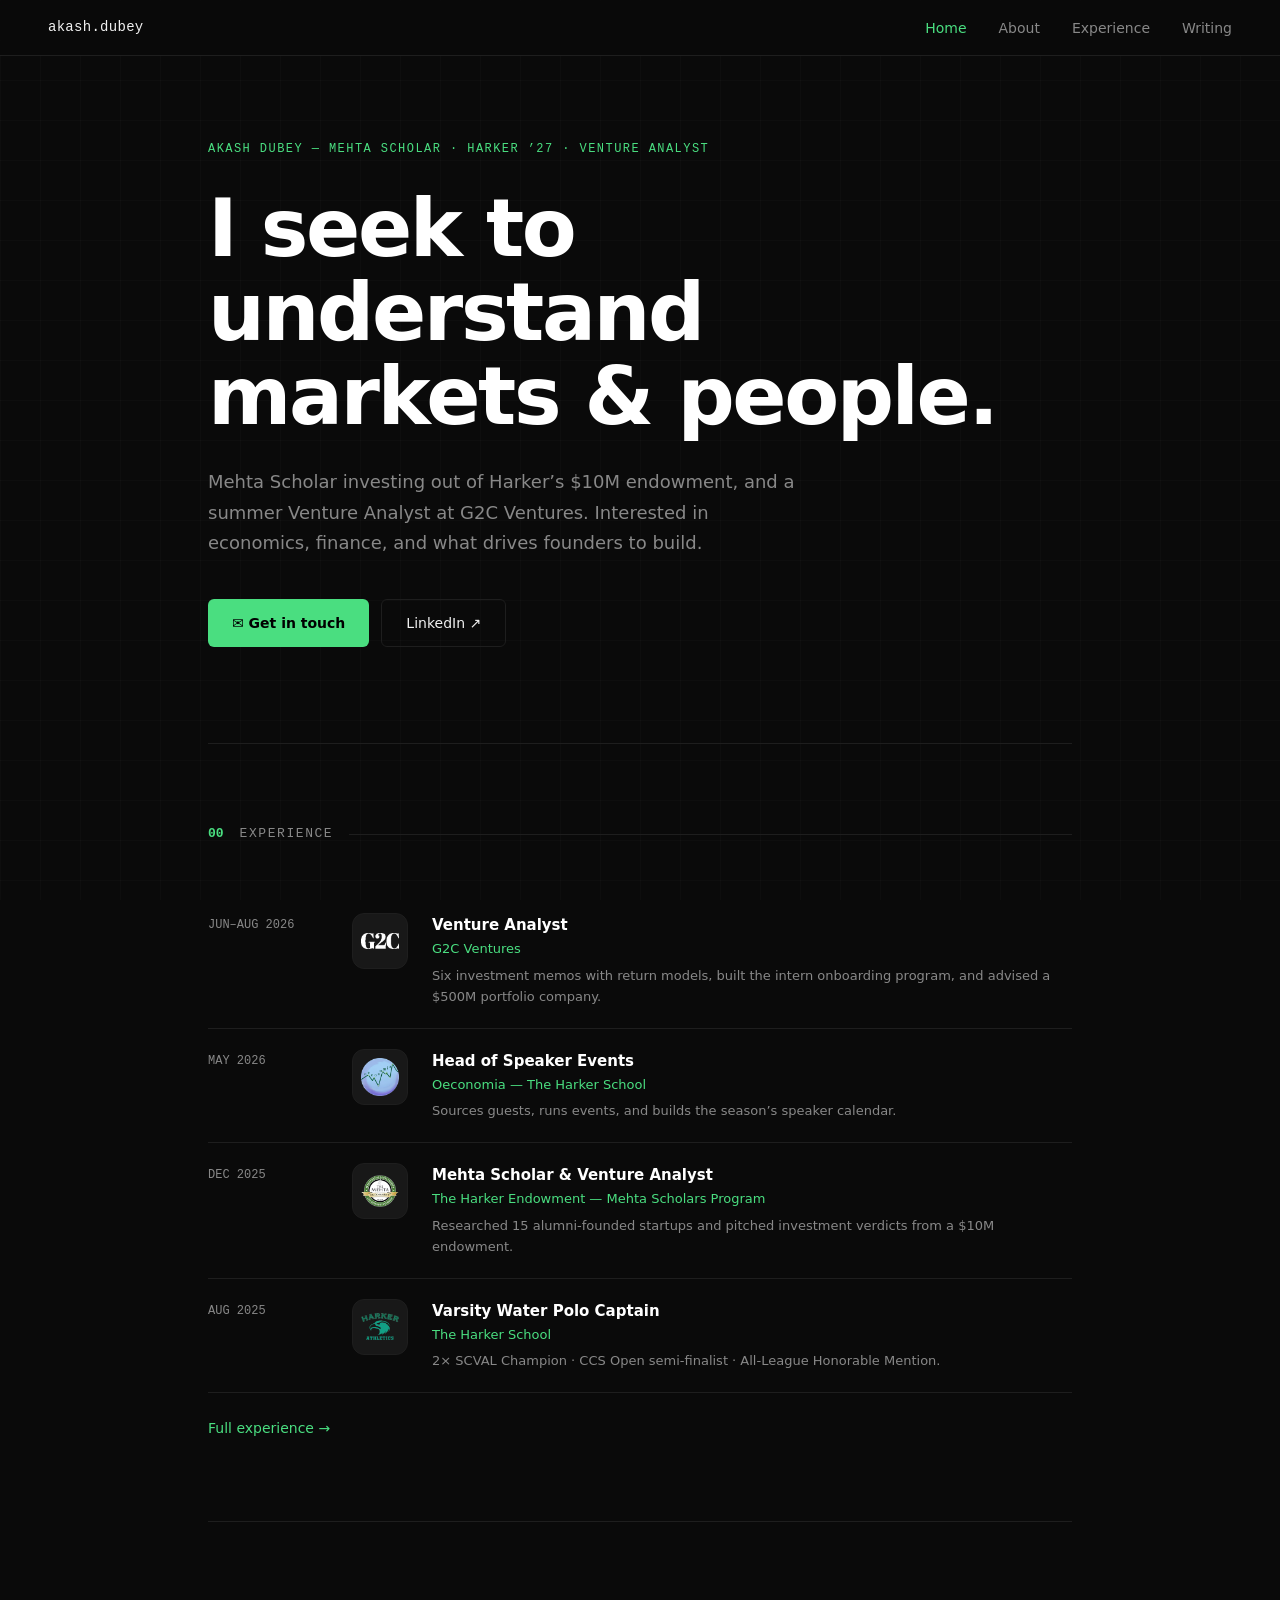
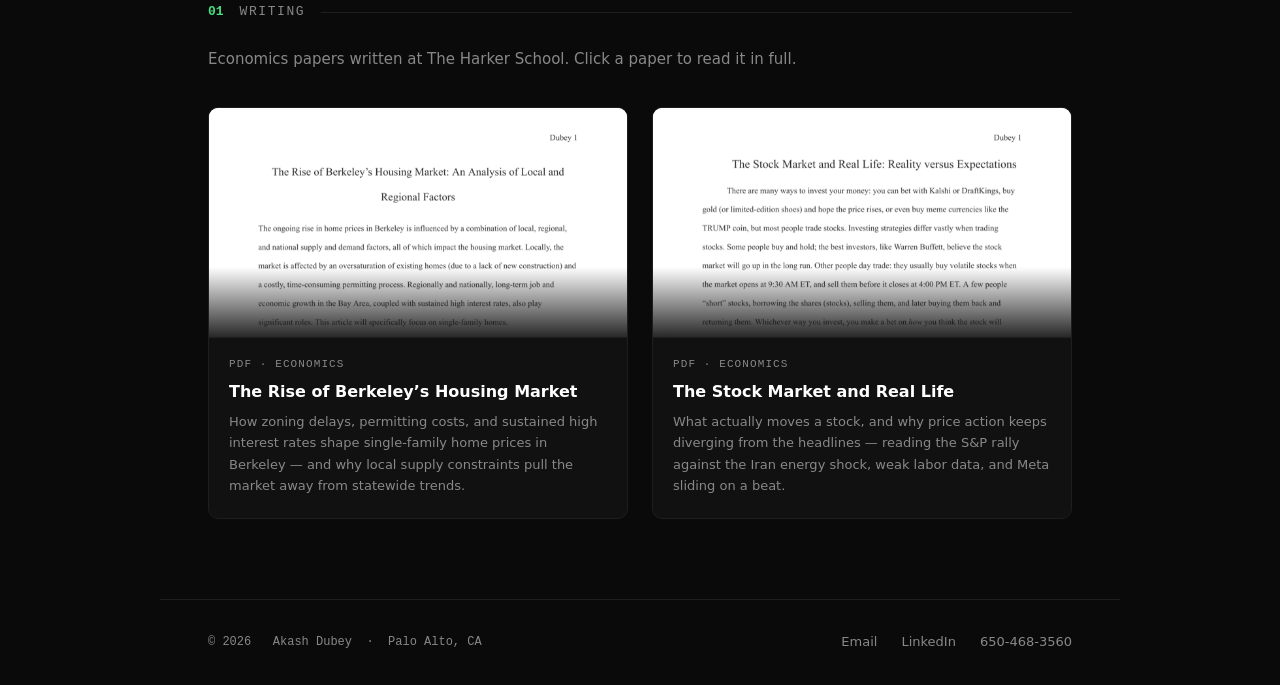
==== commit e119f664: "Restore hero statement, fold contact into footer, timeline polish - Hero: green eyebrow carries the " ====
--- a/index.html
+++ b/index.html
@@ -24,7 +24,8 @@
 
   <!-- HERO -->
   <section id="hero" style="border-top: none;">
-    <h1 class="hero-heading">Akash Dubey &mdash; Harker &rsquo;27</h1>
+    <p class="hero-label">Akash Dubey &mdash; Mehta Scholar &middot; Harker &rsquo;27 &middot; Venture Analyst</p>
+    <h1 class="hero-heading">I seek to understand<br>markets &amp; people.</h1>
     <p class="hero-sub">
       Mehta Scholar investing out of Harker&rsquo;s $10M endowment, and a summer Venture Analyst
       at G2C Ventures. Interested in economics, finance, and what drives founders to build.
@@ -151,33 +152,6 @@
   </section>
 
 
-  <!-- CONTACT -->
-  <section id="contact">
-    <div class="section-header">
-      <span class="section-num">02</span>
-      <span class="section-title">Contact</span>
-      <span class="section-rule"></span>
-    </div>
-
-    <div class="contact-grid">
-      <div class="contact-item">
-        <span class="contact-label">Email</span>
-        <a href="mailto:adubeyhawaii@gmail.com" class="contact-value">adubeyhawaii@gmail.com</a>
-      </div>
-      <div class="contact-item">
-        <span class="contact-label">Phone</span>
-        <a href="tel:6504683560" class="contact-value">650-468-3560</a>
-      </div>
-      <div class="contact-item">
-        <span class="contact-label">LinkedIn</span>
-        <a href="https://www.linkedin.com/in/akash--dubey-/" target="_blank" rel="noopener" class="contact-value">akash--dubey-</a>
-      </div>
-      <div class="contact-item">
-        <span class="contact-label">Location</span>
-        <span class="contact-value">Palo Alto, CA</span>
-      </div>
-    </div>
-  </section>
 
 </main>
 
@@ -187,6 +161,7 @@
   <div class="footer-links">
     <a href="mailto:adubeyhawaii@gmail.com">Email</a>
     <a href="https://www.linkedin.com/in/akash--dubey-/" target="_blank" rel="noopener">LinkedIn</a>
+    <a href="tel:6504683560">650-468-3560</a>
   </div>
 </footer>
 
--- a/styles.css
+++ b/styles.css
@@ -777,7 +777,7 @@
   box-shadow: none;
 }
 
-/* branch line: from the spine out to the dot */
+/* branch line: from the spine out to the dot, same grey as the dot */
 .role--sub::after {
   content: '';
   position: absolute;
@@ -785,7 +785,7 @@
   top: 11px;
   width: 52px;
   height: 1px;
-  background: var(--border);
+  background: #4a4a4a;
 }
 
 .role-head {
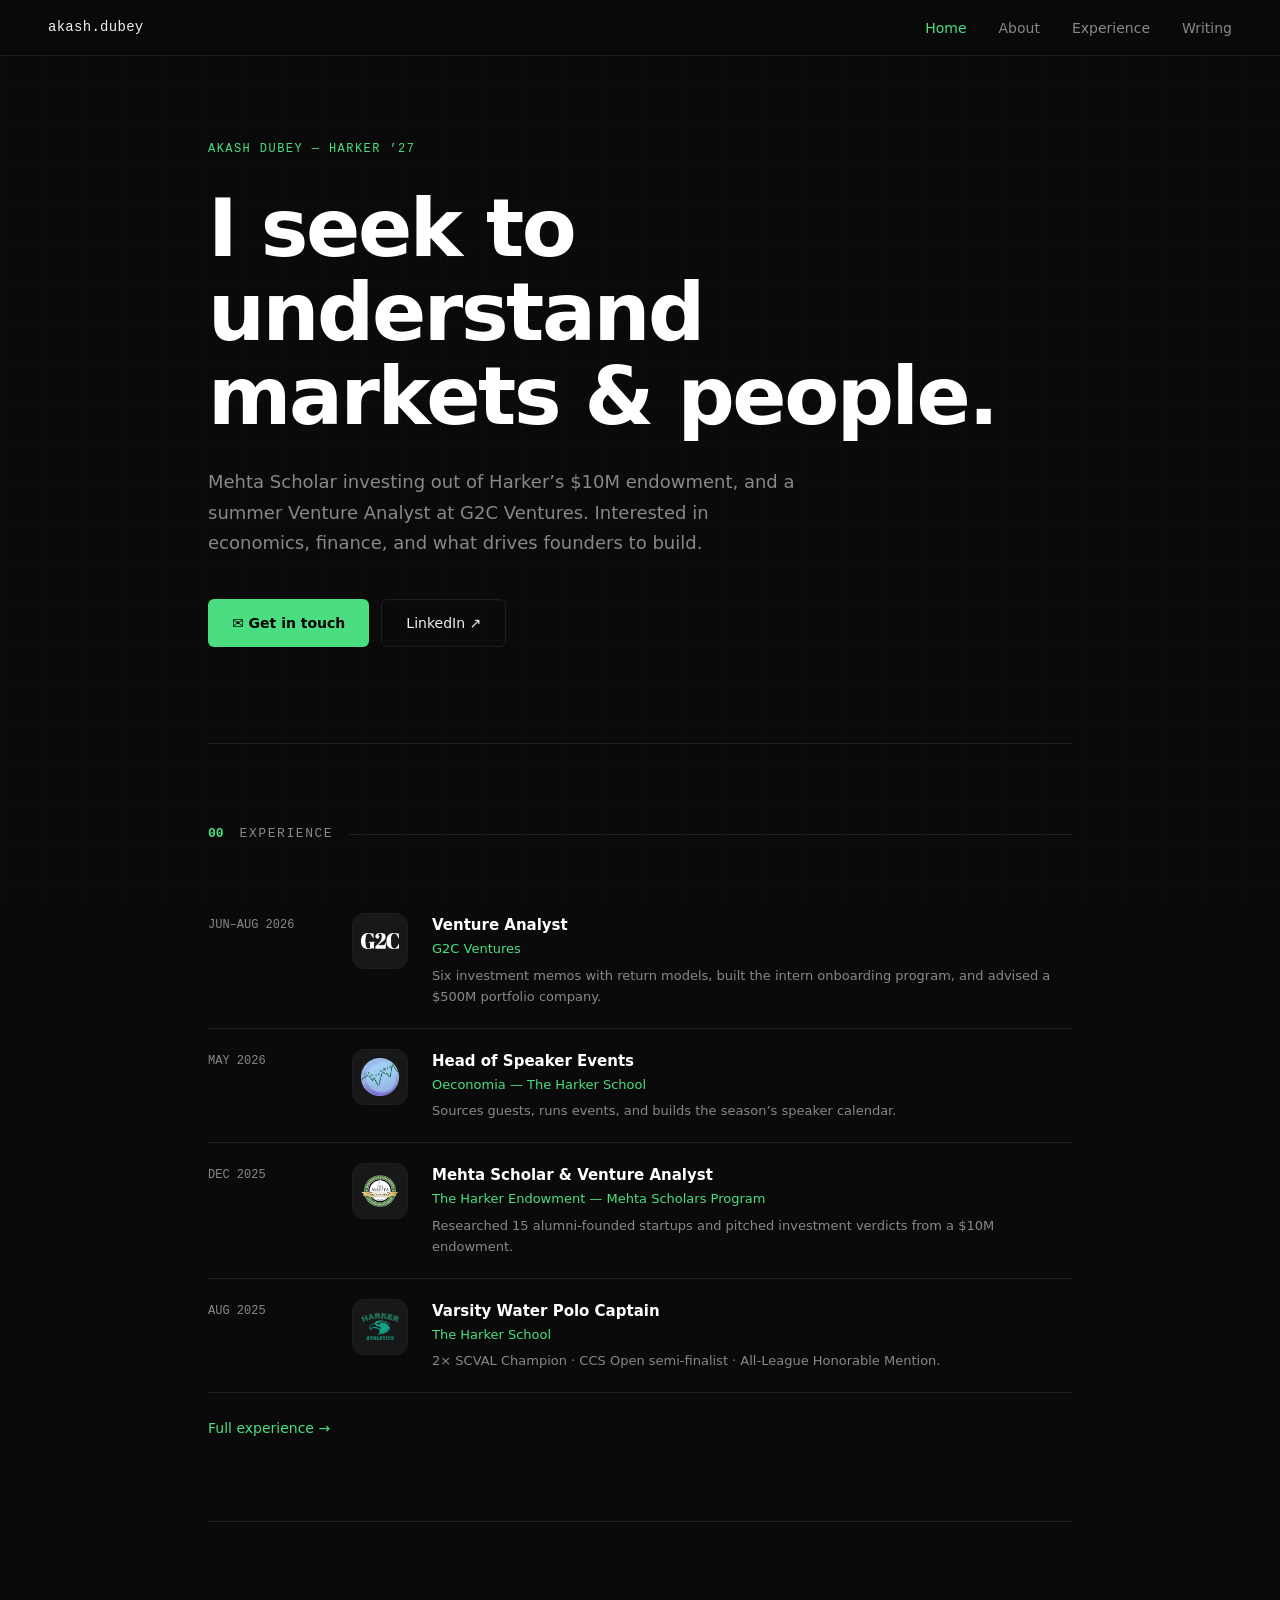
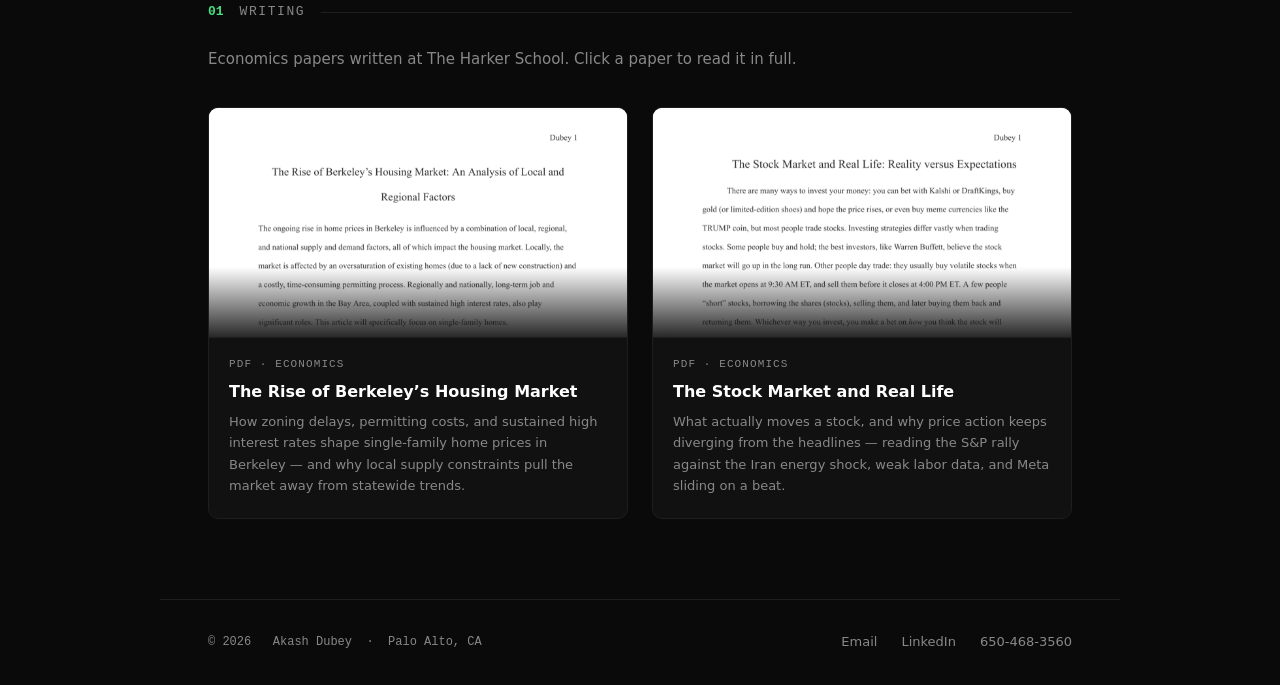
==== commit 61aecbb7: "Update hero section label in index.html Removed additional titles from the hero section." ====
--- a/index.html
+++ b/index.html
@@ -24,7 +24,7 @@
 
   <!-- HERO -->
   <section id="hero" style="border-top: none;">
-    <p class="hero-label">Akash Dubey &mdash; Mehta Scholar &middot; Harker &rsquo;27 &middot; Venture Analyst</p>
+    <p class="hero-label">Akash Dubey &mdash; Harker &rsquo;27</p>
     <h1 class="hero-heading">I seek to understand<br>markets &amp; people.</h1>
     <p class="hero-sub">
       Mehta Scholar investing out of Harker&rsquo;s $10M endowment, and a summer Venture Analyst
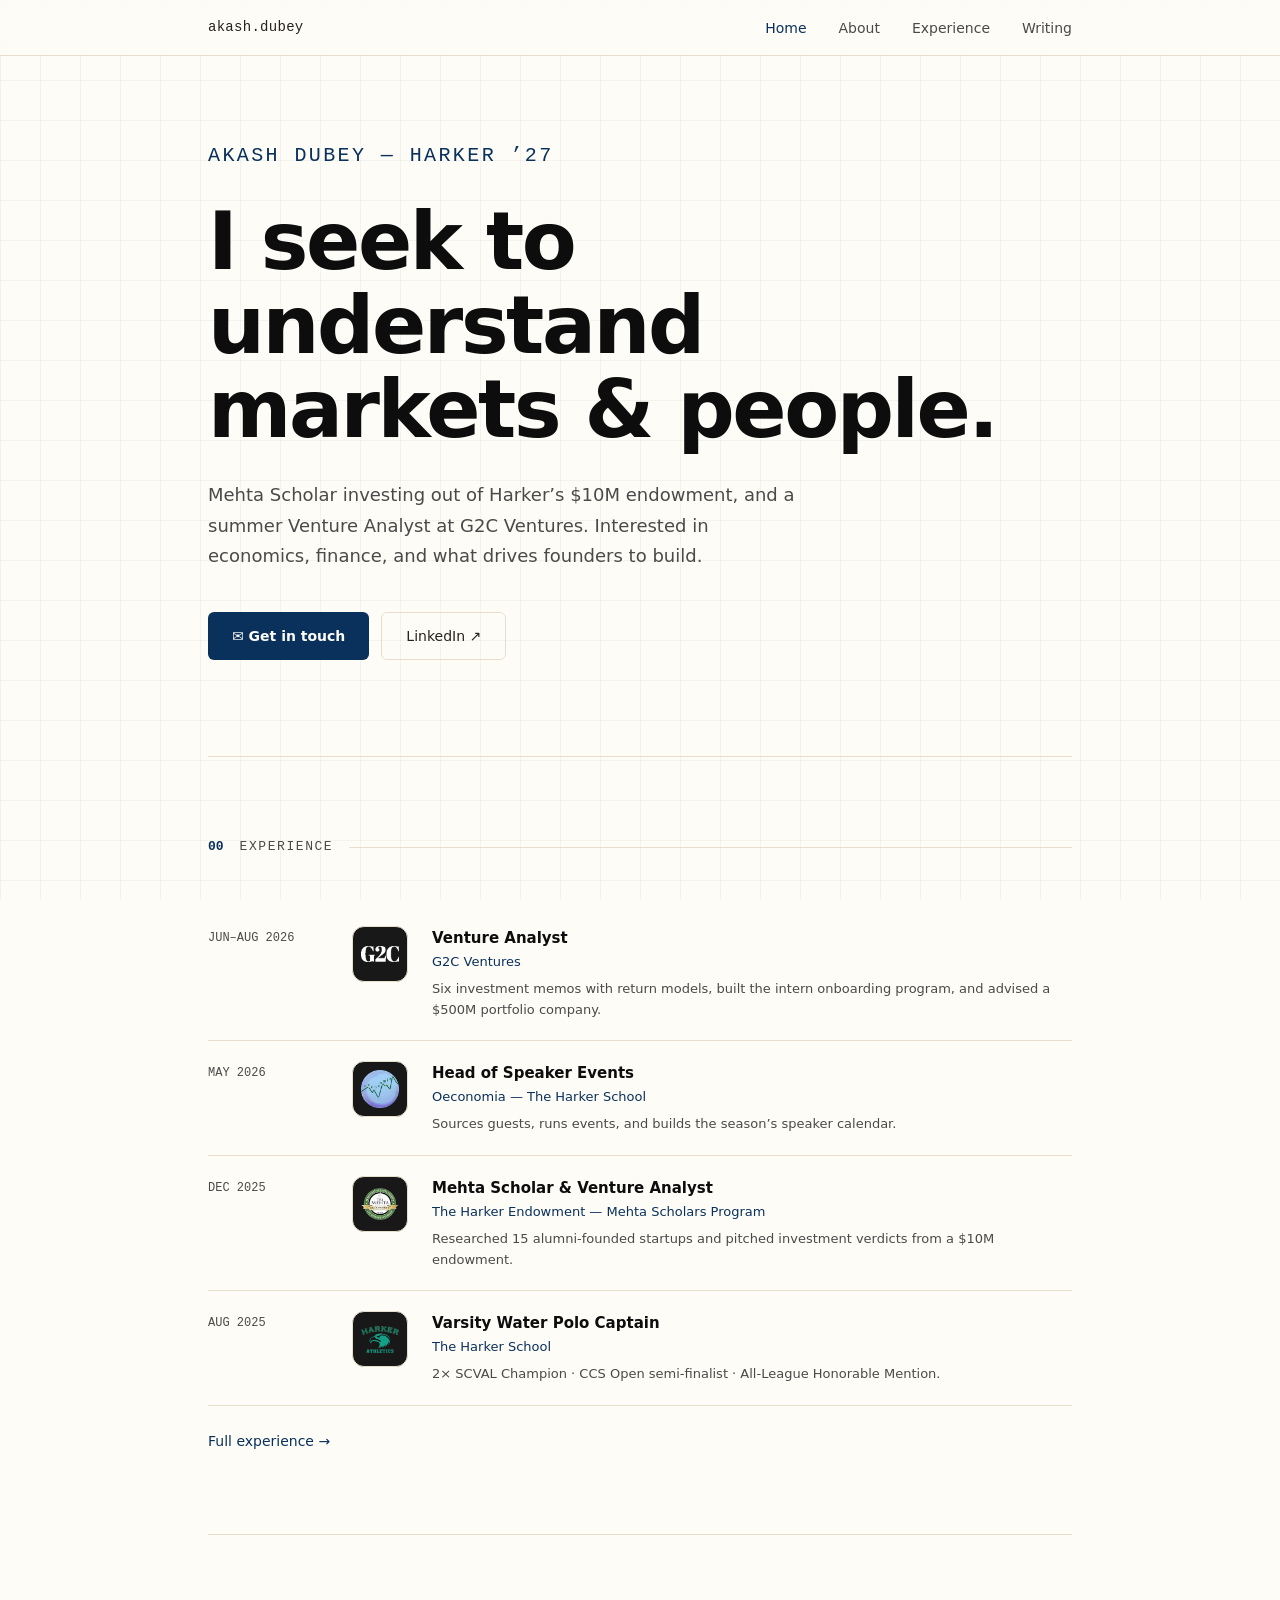
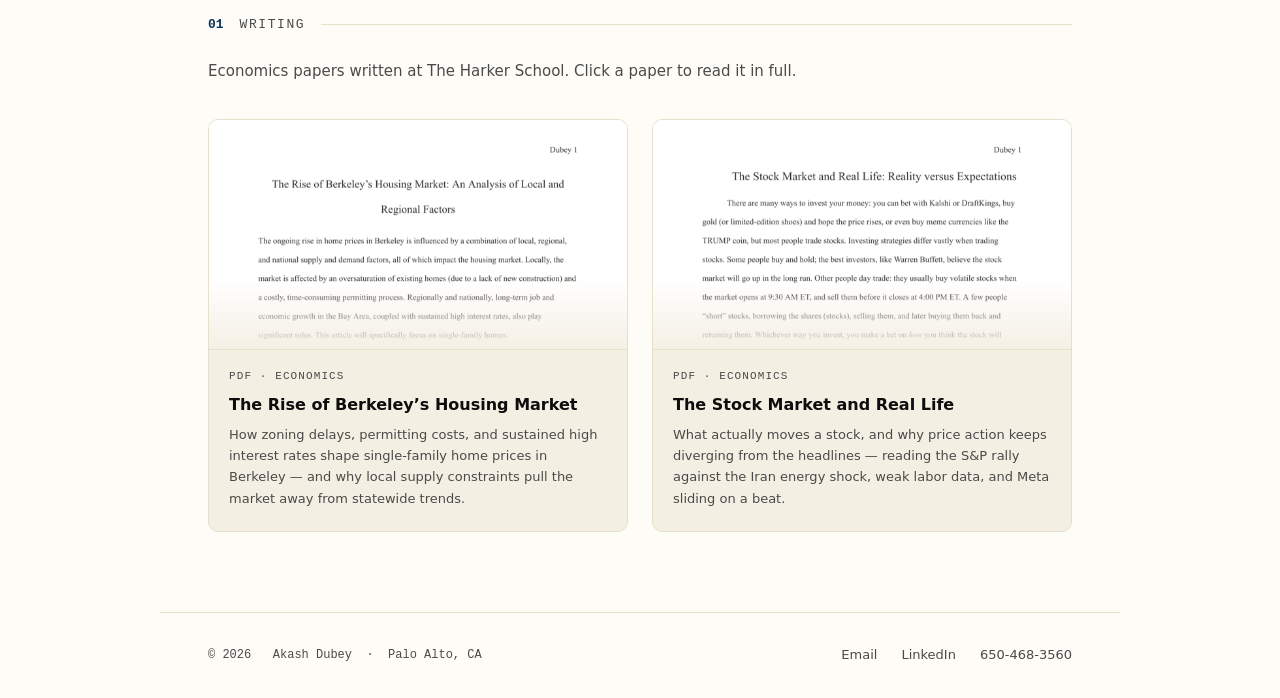
==== commit 488f37b0: "Center the nav on the content column; flip to a cream/navy palette Nav - New .nav-inner wraps the lo" ====
--- a/index.html
+++ b/index.html
@@ -10,13 +10,15 @@
 
 <!-- NAV -->
 <nav>
-  <a href="/" class="nav-logo">akash.dubey</a>
-  <ul class="nav-links">
-    <li><a href="/" class="is-active">Home</a></li>
-    <li><a href="/about/">About</a></li>
-    <li><a href="/experience/">Experience</a></li>
-    <li><a href="/writing/">Writing</a></li>
-  </ul>
+  <div class="nav-inner">
+    <a href="/" class="nav-logo">akash.dubey</a>
+    <ul class="nav-links">
+      <li><a href="/" class="is-active">Home</a></li>
+      <li><a href="/about/">About</a></li>
+      <li><a href="/experience/">Experience</a></li>
+      <li><a href="/writing/">Writing</a></li>
+    </ul>
+  </div>
 </nav>
 
 <!-- MAIN -->
--- a/styles.css
+++ b/styles.css
@@ -1,14 +1,14 @@
   *, *::before, *::after { box-sizing: border-box; margin: 0; padding: 0; }
 
   :root {
-    --bg: #0a0a0a;
-    --surface: #111111;
-    --border: #1e1e1e;
-    --text: #f0f0f0;
-    --muted: #888888;
-    --green: #4ade80;
-    --green-dim: #22c55e;
-    --white: #ffffff;
+    --bg: #FEFCF7;
+    --surface: #F4EFE3;
+    --border: #E6DFCC;
+    --text: #26221C;
+    --muted: #4A4A4A;
+    --green: #0A315C;
+    --green-dim: #082846;
+    --strong: #0D0D0D;
   }
 
   html { scroll-behavior: smooth; }
@@ -28,8 +28,8 @@
     position: fixed;
     inset: 0;
     background-image:
-      linear-gradient(rgba(255,255,255,0.02) 1px, transparent 1px),
-      linear-gradient(90deg, rgba(255,255,255,0.02) 1px, transparent 1px);
+      linear-gradient(rgba(10,10,10,0.04) 1px, transparent 1px),
+      linear-gradient(90deg, rgba(10,10,10,0.04) 1px, transparent 1px);
     background-size: 40px 40px;
     pointer-events: none;
     z-index: 0;
@@ -40,12 +40,20 @@
     position: fixed;
     top: 0; left: 0; right: 0;
     z-index: 100;
-    background: rgba(10,10,10,0.85);
+    background: rgba(254,252,247,0.85);
     backdrop-filter: blur(12px);
     -webkit-backdrop-filter: blur(12px);
     border-bottom: 1px solid var(--border);
+    height: 56px;
+  }
+
+  /* inner column shares main's max-width + side padding, so the logo/links
+     line up with the page content instead of the viewport edges */
+  .nav-inner {
+    max-width: 960px;
+    height: 100%;
+    margin: 0 auto;
     padding: 0 48px;
-    height: 56px;
     display: flex;
     align-items: center;
     justify-content: space-between;
@@ -91,7 +99,7 @@
 
   .hero-label {
     font-family: 'Courier New', Courier, monospace;
-    font-size: 12px;
+    font-size: 20px;
     color: var(--green);
     letter-spacing: 0.12em;
     text-transform: uppercase;
@@ -103,7 +111,7 @@
     font-weight: 800;
     line-height: 1.05;
     letter-spacing: -0.03em;
-    color: var(--white);
+    color: var(--strong);
     margin-bottom: 28px;
   }
 
@@ -126,7 +134,7 @@
     align-items: center;
     gap: 8px;
     background: var(--green);
-    color: #000;
+    color: var(--bg);
     font-size: 14px;
     font-weight: 600;
     padding: 12px 24px;
@@ -213,7 +221,7 @@
   .entry-title {
     font-size: 15px;
     font-weight: 600;
-    color: var(--white);
+    color: var(--strong);
     margin-bottom: 2px;
   }
 
@@ -281,7 +289,7 @@
   .inline-link {
     color: var(--green);
     text-decoration: none;
-    border-bottom: 1px solid rgba(74,222,128,0.3);
+    border-bottom: 1px solid rgba(10,49,92,0.35);
     transition: border-color 0.2s;
   }
 
@@ -339,7 +347,7 @@
     position: absolute;
     left: 0; right: 0; bottom: 0;
     height: 70px;
-    background: linear-gradient(transparent, rgba(17,17,17,0.9));
+    background: linear-gradient(transparent, rgba(244,239,227,0.94));
     pointer-events: none;
   }
 
@@ -375,7 +383,7 @@
   .paper-title {
     font-size: 16px;
     font-weight: 600;
-    color: var(--white);
+    color: var(--strong);
     line-height: 1.35;
     margin-bottom: 8px;
   }
@@ -391,7 +399,7 @@
     position: fixed;
     inset: 0;
     z-index: 200;
-    background: rgba(0,0,0,0.9);
+    background: rgba(254,252,247,0.94);
     backdrop-filter: blur(10px);
     -webkit-backdrop-filter: blur(10px);
     display: none;
@@ -531,7 +539,7 @@
 
   /* MOBILE */
   @media (max-width: 680px) {
-    nav { padding: 0 20px; }
+    .nav-inner { padding: 0 20px; }
     main { padding: 0 20px; }
     footer { padding: 24px 20px; }
 
@@ -594,7 +602,7 @@
   font-weight: 800;
   line-height: 1.1;
   letter-spacing: -0.02em;
-  color: var(--white);
+  color: var(--strong);
   margin-bottom: 20px;
 }
 
@@ -634,7 +642,7 @@
 .stat-value {
   font-family: 'Courier New', Courier, monospace;
   font-size: 15px;
-  color: var(--white);
+  color: var(--strong);
   text-align: right;
 }
 
@@ -652,7 +660,7 @@
   border-top: 1px solid var(--border);
 }
 
-.award-name { font-size: 15px; color: var(--white); margin-bottom: 4px; }
+.award-name { font-size: 15px; color: var(--strong); margin-bottom: 4px; }
 
 .award-result {
   font-family: 'Courier New', Courier, monospace;
@@ -669,7 +677,7 @@
 .course-group-title {
   font-size: 15px;
   font-weight: 600;
-  color: var(--white);
+  color: var(--strong);
   margin-bottom: 12px;
 }
 
@@ -695,7 +703,7 @@
 .skill-group-title {
   font-size: 15px;
   font-weight: 600;
-  color: var(--white);
+  color: var(--strong);
   margin-bottom: 10px;
 }
 
@@ -705,7 +713,7 @@
   line-height: 1.9;
 }
 
-.skill-list .sep { color: #444; margin: 0 8px; }
+.skill-list .sep { color: #C9C2AB; margin: 0 8px; }
 
 /* --- 04 INTERESTS --- */
 .interest {
@@ -757,7 +765,7 @@
   border-radius: 50%;
   background: var(--green);
   border: 2px solid var(--green);
-  box-shadow: 0 0 0 4px rgba(74,222,128,0.12);
+  box-shadow: 0 0 0 4px rgba(10,49,92,0.14);
 }
 
 /* nested sub-role: smaller dot + connector stub */
@@ -773,7 +781,7 @@
   width: 7px;
   height: 7px;
   border-width: 0;
-  background: #4a4a4a;
+  background: #A3A3A3;
   box-shadow: none;
 }
 
@@ -785,7 +793,7 @@
   top: 11px;
   width: 52px;
   height: 1px;
-  background: #4a4a4a;
+  background: #A3A3A3;
 }
 
 .role-head {
@@ -799,7 +807,7 @@
 .role-title {
   font-size: 18px;
   font-weight: 600;
-  color: var(--white);
+  color: var(--strong);
   line-height: 1.3;
 }
 
@@ -811,8 +819,8 @@
   letter-spacing: 0.1em;
   text-transform: uppercase;
   color: var(--green);
-  border: 1px solid rgba(74,222,128,0.35);
-  background: rgba(74,222,128,0.08);
+  border: 1px solid rgba(10,49,92,0.4);
+  background: rgba(10,49,92,0.08);
   border-radius: 4px;
   padding: 3px 7px;
   white-space: nowrap;
@@ -864,7 +872,7 @@
 .post-title {
   font-size: 21px;
   font-weight: 600;
-  color: var(--white);
+  color: var(--strong);
   line-height: 1.3;
   margin-bottom: 8px;
   text-decoration: none;
@@ -895,7 +903,7 @@
 
 /* --- placeholder marker (delete these as you fill in) --- */
 .todo {
-  color: #5a5a5a;
+  color: #8A8477;
   font-style: italic;
 }
 
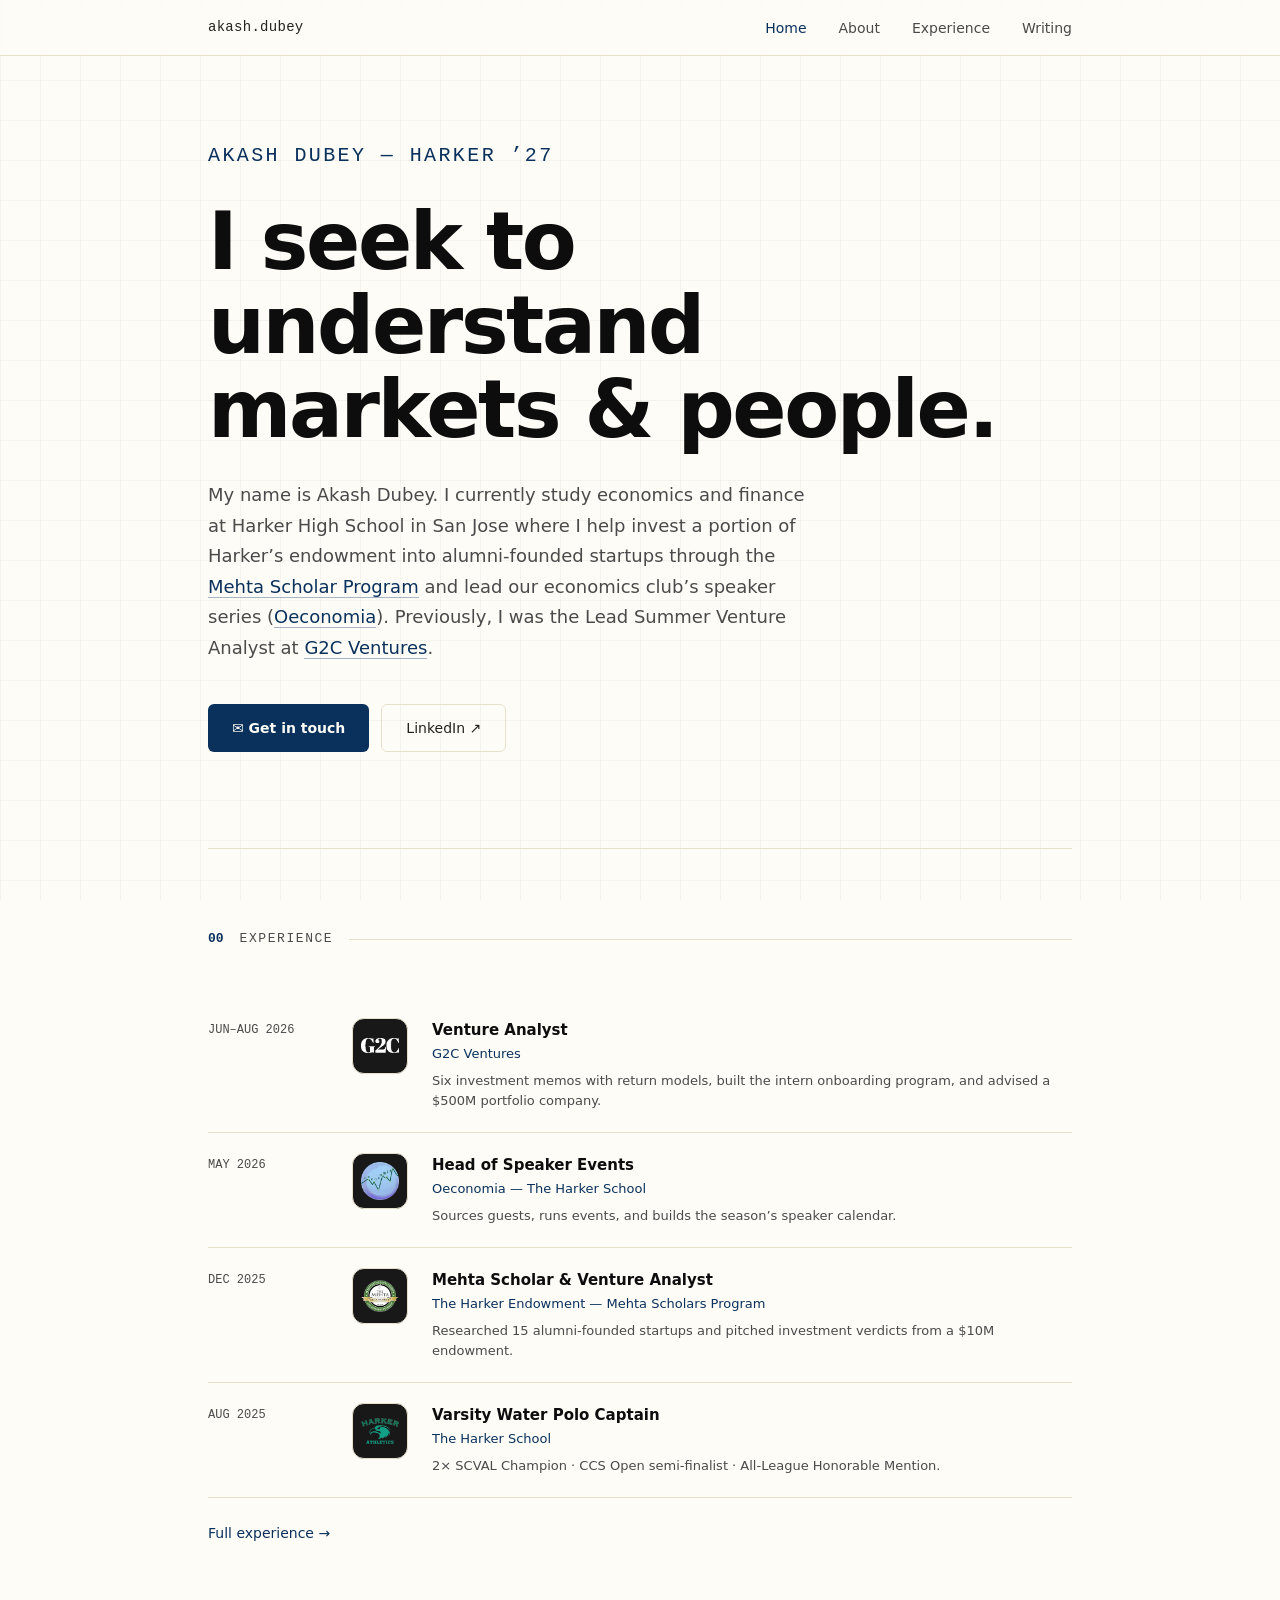
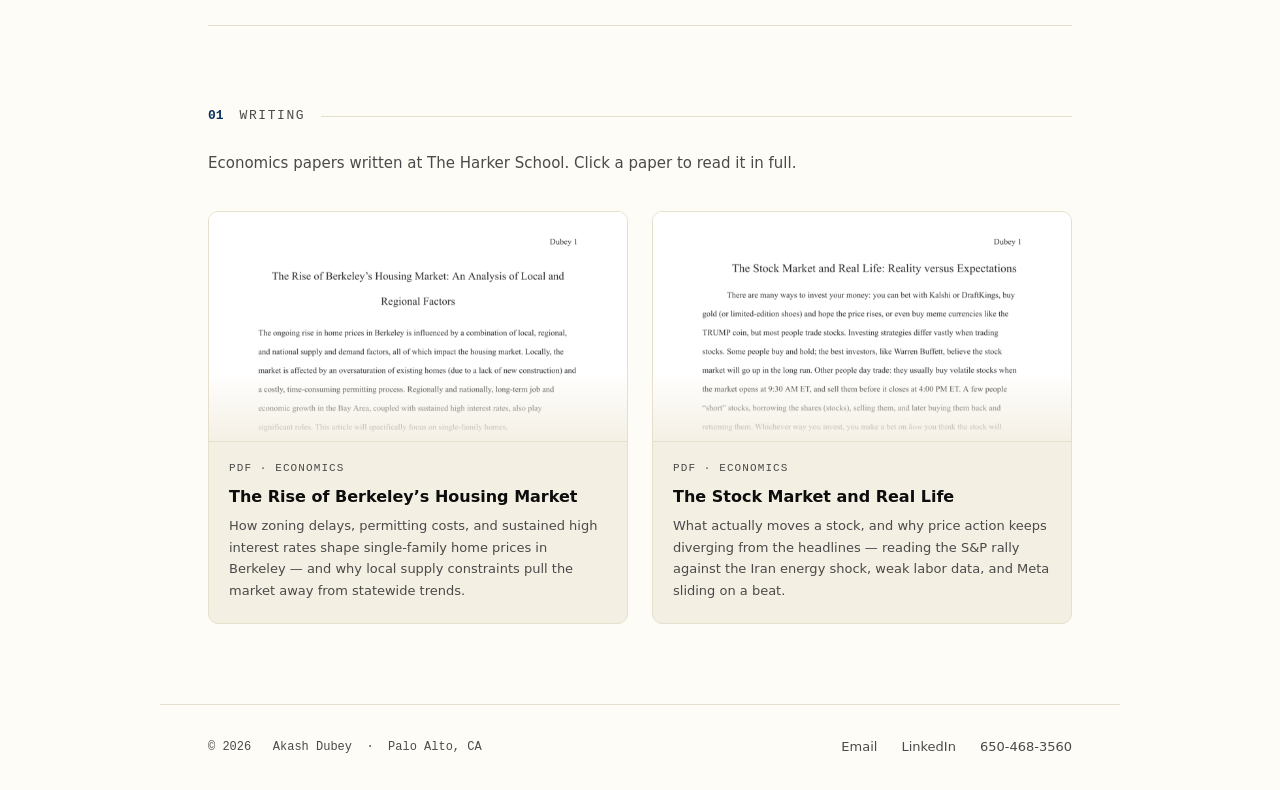
==== commit b4bfe3d9: "Rewrite home intro paragraph; link Mehta Scholar, Oeconomia, G2C New first-person copy per request. " ====
--- a/index.html
+++ b/index.html
@@ -29,8 +29,14 @@
     <p class="hero-label">Akash Dubey &mdash; Harker &rsquo;27</p>
     <h1 class="hero-heading">I seek to understand<br>markets &amp; people.</h1>
     <p class="hero-sub">
-      Mehta Scholar investing out of Harker&rsquo;s $10M endowment, and a summer Venture Analyst
-      at G2C Ventures. Interested in economics, finance, and what drives founders to build.
+      My name is Akash Dubey. I currently study economics and finance at Harker High School in
+      San Jose where I help invest a portion of Harker&rsquo;s endowment into alumni-founded
+      startups through the
+      <a href="https://www.mehtascholars.com" target="_blank" rel="noopener" class="inline-link">Mehta Scholar Program</a>
+      and lead our economics club&rsquo;s speaker series
+      (<a href="https://oeconomia.harker.org/" target="_blank" rel="noopener" class="inline-link">Oeconomia</a>).
+      Previously, I was the Lead Summer Venture Analyst at
+      <a href="https://www.g2cventures.com" target="_blank" rel="noopener" class="inline-link">G2C Ventures</a>.
     </p>
     <div class="hero-actions">
       <a href="mailto:adubeyhawaii@gmail.com" class="btn-primary">
